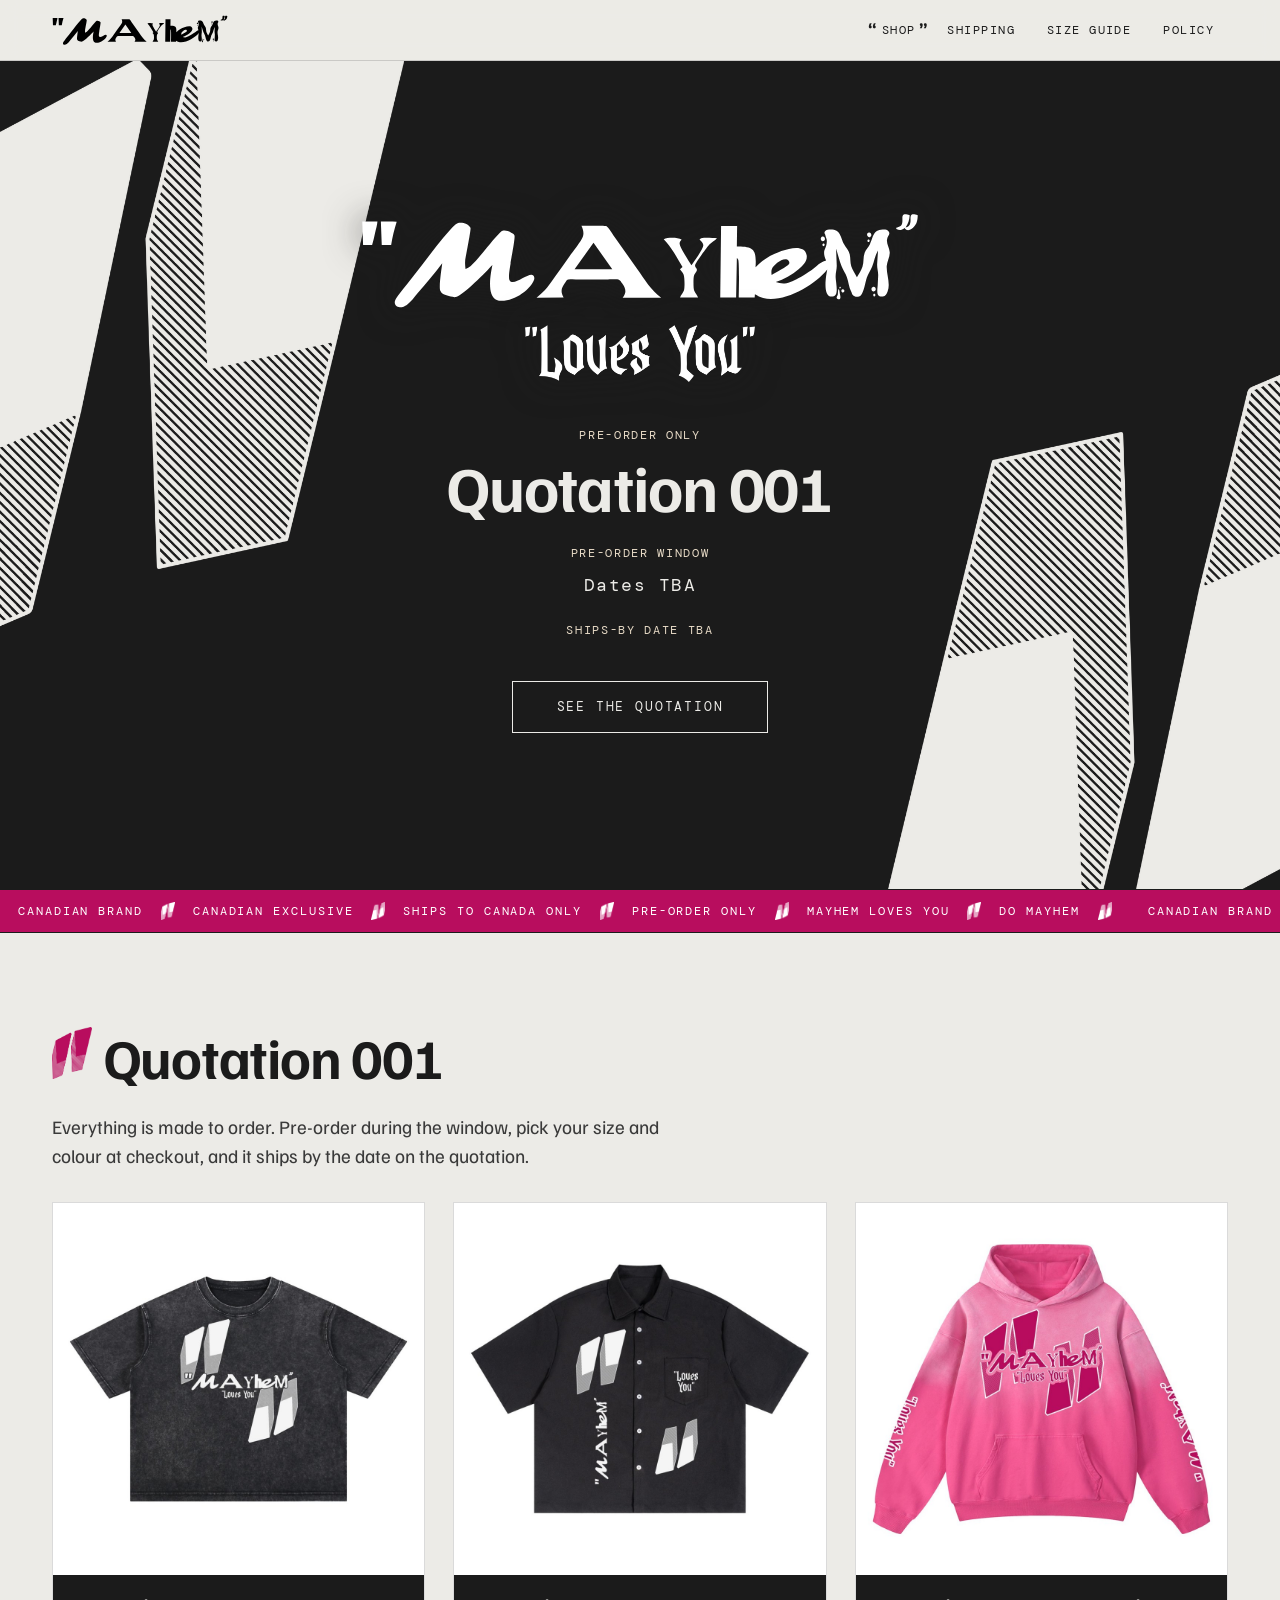
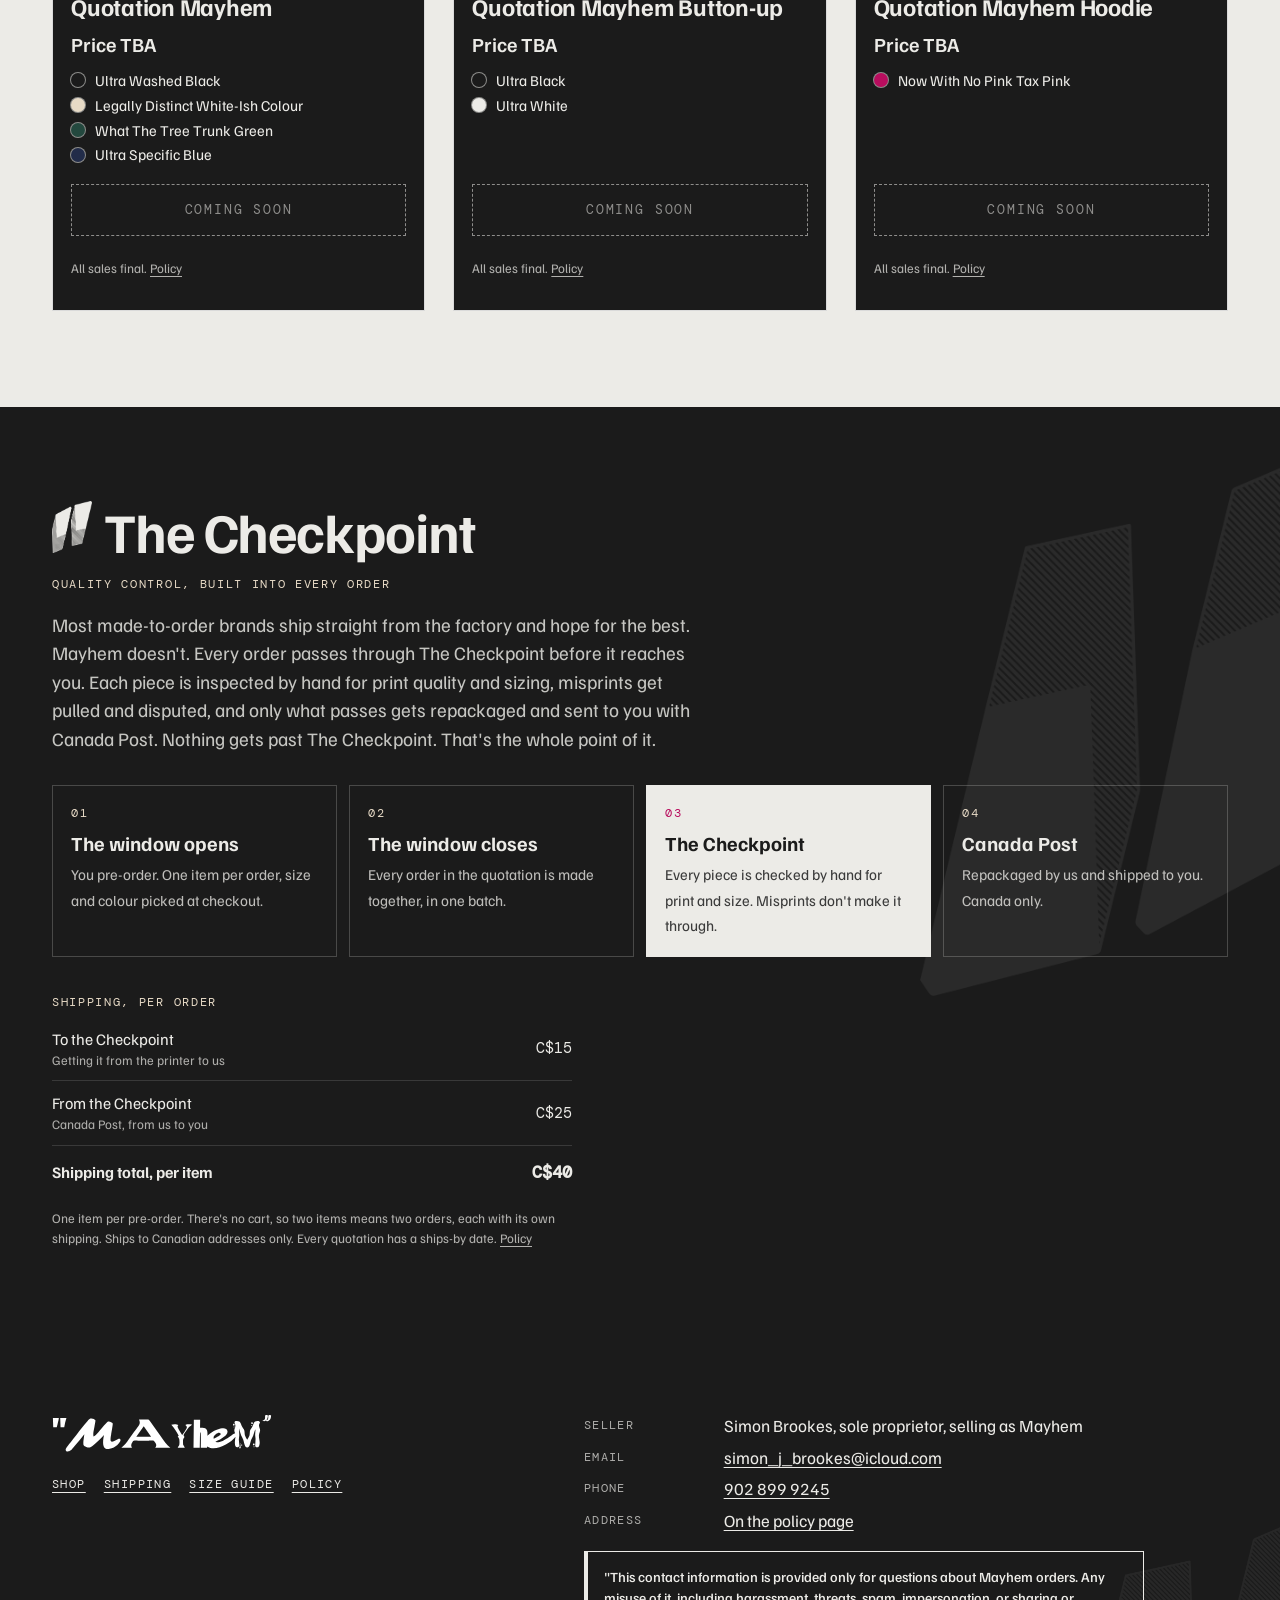
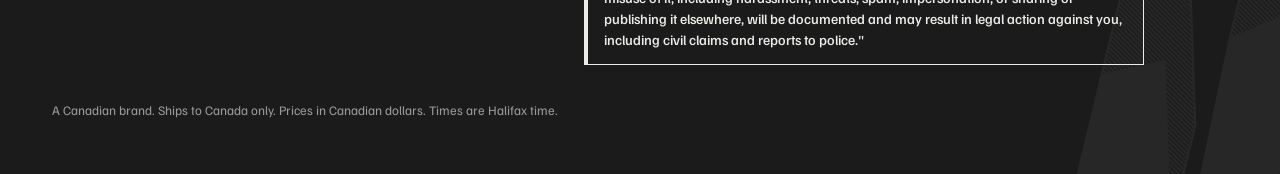
==== index.html @ b03692a7 "Call drops quotations and make the ticker loop on any screen width The site now says Quotation 001 i" ====
<!doctype html>
<html lang="en-CA">
<head>
  <meta charset="utf-8">
  <meta name="viewport" content="width=device-width, initial-scale=1, viewport-fit=cover">
  <title>Mayhem "Loves You"</title>
  <meta name="description" content="Mayhem is a Canadian streetwear brand. Pre-order only, shipped to Canada only. There's a community for you, so do your own thing.">
  <meta property="og:title" content='Mayhem "Loves You"'>
  <meta property="og:description" content="Pre-order only. Canadian brand. Canadian exclusive.">
  <meta property="og:image" content="assets/products/QMUWB.jpg">
  <meta name="theme-color" content="#1b1b1b">
  <link rel="icon" type="image/png" href="assets/logos/M-icon-flat-red.png">
  <link rel="preconnect" href="https://fonts.googleapis.com">
  <link rel="preconnect" href="https://fonts.gstatic.com" crossorigin>
  <link href="https://fonts.googleapis.com/css2?family=DM+Mono:wght@400;500&family=Familjen+Grotesk:wght@400;500;600;700&display=swap" rel="stylesheet">
  <link rel="stylesheet" href="css/style.css">
</head>
<body data-page="shop">

  <div class="intro" aria-hidden="true">
    <span class="q q--open"></span>
    <span class="q q--close"></span>
  </div>

  <header id="site-header"></header>

  <main>
    <section class="hero" aria-labelledby="drop-name">
      <div class="hero__q hero__q--open" aria-hidden="true"><span class="q q--open"></span></div>
      <div class="hero__q hero__q--close" aria-hidden="true"><span class="q q--close"></span></div>

      <div class="hero__inner wrap">
        <h1 class="visually-hidden">Mayhem "Loves You"</h1>
        <img class="hero__logo" src="assets/logos/Mayhem-wild-logo-white.svg" alt="Mayhem" width="560" height="102">
        <img class="hero__tag" src="assets/logos/Loves-You-tagline-white.png" alt="Loves You" width="900" height="219">

        <div class="hero__drop">
          <div class="mono">Pre-order only</div>
          <p class="hero__dropname" id="drop-name">Quotation 001</p>
          <div class="countdown" id="countdown"></div>
          <p class="hero__ships mono" id="drop-ships"></p>
          <a class="btn btn--ghost hero__cta" href="#shop"><span class="q q--open" aria-hidden="true"></span><span>See the quotation</span><span class="q q--close" aria-hidden="true"></span></a>
        </div>
      </div>
    </section>

    <div class="ticker" aria-hidden="true">
      <div class="ticker__track">
        <div class="ticker__item">Canadian brand <span class="q q--open"></span> Canadian exclusive <span class="q q--close"></span> Ships to Canada only <span class="q q--open"></span> Pre-order only <span class="q q--close"></span> Mayhem loves you <span class="q q--open"></span> Do Mayhem <span class="q q--close"></span></div>
      </div>
    </div>

    <section class="section" id="shop" aria-labelledby="shop-title">
      <div class="wrap">
        <h2 class="heading"><span class="heading__mark" aria-hidden="true"><span class="q q--open"></span></span><span id="shop-title">The quotation</span></h2>
        <p class="lede reveal">Everything is made to order. Pre-order during the window, pick your size and colour at checkout, and it ships by the date on the quotation.</p>
        <div class="grid" id="product-grid">
          <div class="empty" style="grid-column:1/-1"><span class="q q--open"></span><p>Loading the quotation.</p><span class="q q--close"></span></div>
        </div>
      </div>
    </section>

    <section class="section section--ink checkpoint" id="checkpoint" aria-labelledby="cp-title">
      <div class="checkpoint__q" aria-hidden="true"><span class="q q--close"></span></div>
      <div class="wrap">
        <h2 class="heading" id="cp-title"><span class="heading__mark" aria-hidden="true"><span class="q q--open"></span></span><span>The Checkpoint</span></h2>
        <p class="mono reveal" style="margin:-12px 0 18px;color:var(--apricot)">Quality control, built into every order</p>
        <p class="lede reveal">Most made-to-order brands ship straight from the factory and hope for the best. Mayhem doesn't. Every order passes through The Checkpoint before it reaches you. Each piece is inspected by hand for print quality and sizing, misprints get pulled and disputed, and only what passes gets repackaged and sent to you with Canada Post. Nothing gets past The Checkpoint. That's the whole point of it.</p>

        <ol class="steps reveal">
          <li><strong>The window opens</strong><span>You pre-order. One item per order, size and colour picked at checkout.</span></li>
          <li><strong>The window closes</strong><span>Every order in the quotation is made together, in one batch.</span></li>
          <li class="is-checkpoint"><strong>The Checkpoint</strong><span>Every piece is checked by hand for print and size. Misprints don't make it through.</span></li>
          <li><strong>Canada Post</strong><span>Repackaged by us and shipped to you. Canada only.</span></li>
        </ol>

        <div class="ship-box reveal">
          <p class="mono" style="margin:0 0 6px;color:var(--apricot)">Shipping, per order</p>
          <div id="ship-lines"></div>
          <p class="fine" style="margin-top:14px">One item per pre-order. There's no cart, so two items means two orders, each with its own shipping. Ships to Canadian addresses only. Every quotation has a ships-by date. <a href="policy.html">Policy</a></p>
        </div>
      </div>
    </section>
  </main>

  <footer id="site-footer"></footer>

  <script src="data/shop.js"></script>
  <script src="js/site.js"></script>
</body>
</html>
---- css/style.css ----
/* Mayhem "Loves You" */

:root {
  --paper: #ecebe7;
  --paper-2: #e2e0da;
  --white: #ffffff;
  --ink: #1b1b1b;
  --ink-2: #3a3a3a;
  --muted: #6b6a66;
  --line: rgba(27, 27, 27, 0.16);
  --pink: #b80d5e;
  --green: #23483e;
  --blue: #222c49;
  --apricot: #e7dac6;

  --sans: "Familjen Grotesk", system-ui, -apple-system, "Segoe UI", sans-serif;
  --mono: "DM Mono", ui-monospace, "SFMono-Regular", Menlo, monospace;

  --gutter: 16px;
  --max: 1240px;
  --pop: cubic-bezier(0.34, 1.56, 0.64, 1);
  --slam: cubic-bezier(0.2, 1.4, 0.4, 1);
  --ease: cubic-bezier(0.22, 1, 0.36, 1);

  color-scheme: light;
}

@media (min-width: 720px) {
  :root { --gutter: 32px; }
}

*, *::before, *::after { box-sizing: border-box; }

html { -webkit-text-size-adjust: 100%; }

body {
  margin: 0;
  background: var(--paper);
  color: var(--ink);
  font-family: var(--sans);
  font-size: 17px;
  line-height: 1.5;
  overflow-x: hidden;
}

img { display: block; max-width: 100%; height: auto; }
a { color: inherit; }
button { font: inherit; }

.wrap { max-width: var(--max); margin: 0 auto; padding: 0 var(--gutter); }

.mono {
  font-family: var(--mono);
  font-size: 12px;
  letter-spacing: 0.14em;
  text-transform: uppercase;
}

.visually-hidden {
  position: absolute; width: 1px; height: 1px; overflow: hidden;
  clip: rect(0 0 0 0); white-space: nowrap;
}

/* ------------------------------------------------------------------
   THE QUOTE MARKS
   Cut straight from the Quoted print. Recoloured with a mask so the
   same artwork works black, white or pink.
   ------------------------------------------------------------------ */
.q {
  display: block;
  aspect-ratio: 938 / 1227;
  background-color: currentColor;
  -webkit-mask: url("../assets/quotes/quote-left.png") center / contain no-repeat;
          mask: url("../assets/quotes/quote-left.png") center / contain no-repeat;
  pointer-events: none;
}
.q--close {
  -webkit-mask-image: url("../assets/quotes/quote-right.png");
          mask-image: url("../assets/quotes/quote-right.png");
}

/* ------------------------------------------------------------------
   INTRO: the quotes slam shut, then fly open to reveal the page
   ------------------------------------------------------------------ */
.intro {
  position: fixed; inset: 0; z-index: 100;
  background: var(--ink);
  color: var(--paper);
  display: flex; align-items: center; justify-content: center;
  gap: 2vmin;
  animation: intro-out 0.5s var(--ease) 1.15s forwards;
}
.intro .q { width: min(30vmin, 220px); }
.intro .q--open { animation: intro-open 1.25s var(--slam) both; }
.intro .q--close { animation: intro-close 1.25s var(--slam) both; }

@keyframes intro-open {
  0%   { transform: translate(-80vw, -60vh) rotate(-40deg); }
  45%  { transform: translate(0, 0) rotate(0); }
  70%  { transform: translate(0, 0) rotate(0); }
  100% { transform: translate(-90vw, -70vh) rotate(-30deg); }
}
@keyframes intro-close {
  0%   { transform: translate(80vw, 60vh) rotate(40deg); }
  45%  { transform: translate(0, 0) rotate(0); }
  70%  { transform: translate(0, 0) rotate(0); }
  100% { transform: translate(90vw, 70vh) rotate(30deg); }
}
@keyframes intro-out { to { opacity: 0; visibility: hidden; } }

/* ------------------------------------------------------------------
   HEADER
   ------------------------------------------------------------------ */
.site-header {
  position: sticky; top: 0; z-index: 50;
  background: color-mix(in srgb, var(--paper) 92%, transparent);
  -webkit-backdrop-filter: blur(10px);
          backdrop-filter: blur(10px);
  border-bottom: 1px solid var(--line);
}
.site-header .wrap {
  display: flex; align-items: center; justify-content: space-between;
  gap: 16px; min-height: 60px;
}
.brand { display: block; flex: none; }
.brand img { height: 26px; width: auto; }
@media (min-width: 720px) { .brand img { height: 32px; } }

.nav { display: flex; gap: 4px; flex-wrap: wrap; justify-content: flex-end; }
.nav a {
  position: relative;
  text-decoration: none;
  padding: 8px 10px;
  font-family: var(--mono);
  font-size: 11px;
  letter-spacing: 0.12em;
  text-transform: uppercase;
}
@media (min-width: 720px) { .nav a { font-size: 12px; padding: 8px 14px; } }

/* hover and active state: the link gets quoted */
.nav a::before, .nav a::after {
  position: absolute; top: 50%;
  font-family: var(--sans); font-weight: 700; font-size: 18px;
  opacity: 0; transition: transform 0.35s var(--pop), opacity 0.2s;
}
.nav a::before { content: "\201C"; left: 0; transform: translate(6px, -50%); }
.nav a::after  { content: "\201D"; right: 0; transform: translate(-6px, -50%); }
.nav a:hover::before, .nav a:hover::after,
.nav a[aria-current="page"]::before, .nav a[aria-current="page"]::after {
  opacity: 1; transform: translate(0, -55%);
}
.nav a:focus-visible { outline: 2px solid var(--ink); outline-offset: 2px; }

/* ------------------------------------------------------------------
   HERO
   ------------------------------------------------------------------ */
.hero {
  position: relative;
  overflow: hidden;
  background: var(--ink);
  color: var(--paper);
  min-height: min(92svh, 860px);
  display: flex; align-items: center;
  --s: 0;
}
.hero__q {
  position: absolute;
  color: var(--paper);
  will-change: transform;
}
.hero__q--open {
  width: clamp(200px, 58vw, 520px);
  left: -8vw; top: -6vw;
  transform: translate(calc(var(--s) * -18vw), calc(var(--s) * -10vh)) rotate(calc(var(--s) * -12deg));
}
.hero__q--close {
  width: clamp(200px, 58vw, 520px);
  right: -8vw; bottom: -10vw;
  transform: translate(calc(var(--s) * 18vw), calc(var(--s) * 10vh)) rotate(calc(var(--s) * 12deg));
}
.hero__q .q { width: 100%; }
.hero__q--open .q  { animation: slam-open 1s var(--slam) both, drift 7s ease-in-out 1.2s infinite alternate; }
.hero__q--close .q { animation: slam-close 1s var(--slam) both, drift 7s ease-in-out 1.2s infinite alternate-reverse; }
.has-intro .hero__q--open .q,
.has-intro .hero__q--close .q { animation-delay: 1.1s, 2.3s; }

@keyframes slam-open {
  from { transform: translate(-50%, -40%) rotate(-25deg); opacity: 0; }
  to   { transform: none; opacity: 1; }
}
@keyframes slam-close {
  from { transform: translate(50%, 40%) rotate(25deg); opacity: 0; }
  to   { transform: none; opacity: 1; }
}
@keyframes drift {
  from { transform: translate(0, 0) rotate(0); }
  to   { transform: translate(1.2vw, 1.6vw) rotate(2.5deg); }
}

.hero__inner {
  position: relative; z-index: 2;
  width: 100%;
  text-align: center;
  padding: 72px 0 80px;
}
.hero__logo { width: min(78vw, 560px); margin: 0 auto; }
.hero__tag { width: min(40vw, 230px); margin: 14px auto 0; }
.hero__logo, .hero__tag { position: relative; filter: drop-shadow(0 0 18px rgba(27, 27, 27, 0.85)); }
.hero__drop { margin-top: 44px; }
.hero__drop .mono { color: var(--apricot); }
.hero__dropname {
  font-size: clamp(34px, 8vw, 64px);
  font-weight: 700; line-height: 1; letter-spacing: -0.02em;
  margin: 10px 0 0;
}

/* countdown */
.countdown { margin-top: 26px; }
.countdown__label { color: var(--apricot); }
.countdown__grid {
  display: inline-grid; grid-auto-flow: column; gap: 6px;
  margin-top: 12px;
}
.countdown__cell {
  min-width: 64px;
  padding: 10px 6px 8px;
  border: 1px solid rgba(236, 235, 231, 0.28);
  background: rgba(236, 235, 231, 0.04);
}
@media (min-width: 720px) { .countdown__cell { min-width: 92px; padding: 14px 10px 10px; } }
.countdown__num {
  display: block;
  font-family: var(--mono);
  font-size: clamp(26px, 7vw, 44px);
  line-height: 1;
  font-variant-numeric: tabular-nums;
}
.countdown__num.tick { animation: tick 0.4s var(--pop); }
@keyframes tick { from { transform: translateY(-6px); opacity: 0.4; } to { transform: none; opacity: 1; } }
.countdown__unit { display: block; margin-top: 6px; font-family: var(--mono); font-size: 10px; letter-spacing: 0.16em; text-transform: uppercase; opacity: 0.7; }
.countdown__tba { font-family: var(--mono); font-size: 18px; letter-spacing: 0.08em; margin-top: 10px; }
.hero__ships { margin-top: 22px; color: rgba(236, 235, 231, 0.75); }

.hero__cta {
  display: inline-block; margin-top: 30px;
  color: var(--paper);
}

/* ------------------------------------------------------------------
   TICKER
   ------------------------------------------------------------------ */
.ticker {
  overflow: hidden;
  background: var(--pink);
  color: var(--white);
  border-block: 1px solid var(--ink);
}
.ticker__track {
  display: flex; width: max-content;
  animation: ticker 28s linear infinite;
}
.ticker__item {
  display: flex; align-items: center; gap: 18px;
  padding: 12px 18px;
  font-family: var(--mono); font-size: 12px; letter-spacing: 0.16em; text-transform: uppercase;
  white-space: nowrap;
}
.ticker__item .q { width: 14px; color: var(--white); }
@keyframes ticker { to { transform: translateX(-50%); } }

/* ------------------------------------------------------------------
   SECTIONS AND HEADINGS
   ------------------------------------------------------------------ */
.section { padding: 64px 0; }
@media (min-width: 720px) { .section { padding: 96px 0; } }
.section--ink { background: var(--ink); color: var(--paper); }
.section--white { background: var(--white); }

.heading {
  display: flex; align-items: flex-start; gap: 12px;
  margin: 0 0 28px;
  font-size: clamp(32px, 7vw, 56px);
  line-height: 1; letter-spacing: -0.02em; font-weight: 700;
}
.heading__mark { flex: none; display: flex; gap: 0; width: clamp(26px, 5vw, 40px); margin-top: -2px; }
.heading__mark .q { width: 100%; color: var(--pink); }
.section--ink .heading__mark .q { color: var(--paper); }
.heading__mark .q {
  transform: translateY(-40%) rotate(-30deg) scale(0.4);
  opacity: 0;
  transition: transform 0.7s var(--pop), opacity 0.3s;
}
.in .heading__mark .q, .heading.in .heading__mark .q { transform: none; opacity: 1; }

.lede { font-size: 19px; max-width: 60ch; margin: 0 0 32px; color: var(--ink-2); }
.section--ink .lede { color: rgba(236, 235, 231, 0.82); }

/* fade up on scroll */
.reveal { opacity: 0; transform: translateY(18px); transition: opacity 0.6s var(--ease), transform 0.6s var(--ease); }
.reveal.in { opacity: 1; transform: none; }

/* ------------------------------------------------------------------
   PRODUCT TILES
   ------------------------------------------------------------------ */
.grid {
  display: grid; gap: 20px;
  grid-template-columns: 1fr;
}
@media (min-width: 640px) { .grid { grid-template-columns: repeat(2, 1fr); } }
@media (min-width: 1040px) { .grid { grid-template-columns: repeat(3, 1fr); gap: 28px; } }

.tile {
  position: relative;
  display: flex; flex-direction: column;
  background: var(--white);
  border: 1px solid var(--line);
}
.tile__media {
  position: relative; display: block;
  aspect-ratio: 1 / 1;
  overflow: hidden;
  background: var(--white);
}
.tile__media img {
  width: 100%; height: 100%; object-fit: cover;
  transition: transform 0.6s var(--ease), opacity 0.5s;
}
.tile__media img + img { position: absolute; inset: 0; opacity: 0; }
.tile:hover .tile__media img:first-child { transform: scale(1.03); }

/* corner quotes clamp onto the tile */
.tile__corner { position: absolute; width: 56px; color: var(--ink); z-index: 2; transition: transform 0.45s var(--pop), opacity 0.25s; opacity: 0; }
.tile__corner--tl { top: 10px; left: 10px; transform: translate(-30px, -30px) rotate(-20deg); }
.tile__corner--br { bottom: 10px; right: 10px; transform: translate(30px, 30px) rotate(20deg); }
.tile:hover .tile__corner, .tile:focus-within .tile__corner { opacity: 1; transform: none; }
@media (hover: none) {
  .tile.in .tile__corner { opacity: 1; transform: none; transition-delay: 0.25s; }
}

.tile__body {
  display: flex; flex-direction: column; gap: 10px;
  padding: 18px;
  background: var(--ink); color: var(--paper);
  flex: 1;
}
.tile__name { margin: 0; font-size: 24px; line-height: 1.1; font-weight: 700; letter-spacing: -0.01em; }
.tile__name a { text-decoration: none; }
.tile__name a:hover { text-decoration: underline; text-underline-offset: 4px; }
.tile__row { display: flex; justify-content: space-between; align-items: baseline; gap: 12px; flex-wrap: wrap; }
.tile__price { font-size: 20px; font-weight: 600; }
.tile__avail { color: var(--apricot); }

.chips { display: flex; flex-direction: column; gap: 6px; margin: 2px 0 4px; padding: 0; list-style: none; }
.chips li { display: flex; align-items: center; gap: 10px; font-size: 15px; line-height: 1.25; }
.chip {
  flex: none; width: 14px; height: 14px; border-radius: 50%;
  box-shadow: 0 0 0 1px rgba(236, 235, 231, 0.55);
}
.tile__foot { margin-top: auto; display: flex; flex-direction: column; gap: 10px; padding-top: 6px; }

/* ------------------------------------------------------------------
   BUTTONS
   The label gets wrapped in quote marks on hover.
   ------------------------------------------------------------------ */
.btn {
  position: relative;
  display: inline-flex; align-items: center; justify-content: center; gap: 10px;
  min-height: 52px; padding: 0 22px;
  background: var(--paper); color: var(--ink);
  border: 1px solid var(--paper);
  font-family: var(--mono); font-size: 13px; letter-spacing: 0.14em; text-transform: uppercase;
  text-decoration: none;
  cursor: pointer;
  transition: background 0.2s, color 0.2s;
}
.btn .q { width: 12px; opacity: 0; transition: transform 0.35s var(--pop), opacity 0.2s; }
.btn .q--open { transform: translateX(10px) rotate(-20deg); }
.btn .q--close { transform: translateX(-10px) rotate(20deg); }
.btn:hover .q, .btn:focus-visible .q { opacity: 1; transform: none; }
.btn:focus-visible { outline: 2px solid var(--pink); outline-offset: 3px; }
.btn--dark { background: var(--ink); color: var(--paper); border-color: var(--ink); }
.btn--pink { background: var(--pink); color: var(--white); border-color: var(--pink); }
.btn--ghost { background: transparent; color: inherit; border-color: currentColor; }
.btn[aria-disabled="true"] {
  cursor: not-allowed;
  background: transparent; color: inherit; opacity: 0.55;
  border-style: dashed; border-color: currentColor;
}
.btn[aria-disabled="true"] .q { display: none; }
.btn--block { width: 100%; }

.fine { font-size: 13px; color: inherit; opacity: 0.72; }
.fine a { text-underline-offset: 3px; }

/* ------------------------------------------------------------------
   EMPTY AND PLACEHOLDER STATES
   ------------------------------------------------------------------ */
.placeholder {
  position: absolute; inset: 0;
  display: flex; align-items: center; justify-content: center; gap: 8%;
  background: var(--paper-2); color: var(--ink);
}
.placeholder .q { width: 22%; opacity: 0.18; animation: bob 2.4s ease-in-out infinite alternate; }
.placeholder .q--close { animation-delay: 0.4s; }
@keyframes bob { to { transform: translateY(-8%) rotate(-4deg); } }

.empty {
  display: flex; align-items: center; justify-content: center; gap: 18px;
  padding: 56px 16px;
  text-align: center;
  border: 1px dashed var(--line);
}
.empty .q { width: 54px; }
.empty .q--open { animation: bob 2.4s ease-in-out infinite alternate; }
.empty .q--close { animation: bob 2.4s ease-in-out 0.4s infinite alternate; }
.empty p { margin: 0; font-size: 22px; font-weight: 600; }

/* ------------------------------------------------------------------
   THE CHECKPOINT
   ------------------------------------------------------------------ */
.checkpoint { position: relative; overflow: hidden; }
.checkpoint__q {
  position: absolute; right: -60px; top: 40px;
  width: clamp(200px, 34vw, 420px);
  color: rgba(236, 235, 231, 0.07);
}
.checkpoint__q .q { width: 100%; transform: rotate(calc(var(--s, 0) * 30deg)); }
.steps {
  position: relative;
  display: grid; gap: 12px; margin: 0 0 36px; padding: 0; list-style: none;
  counter-reset: step;
}
@media (min-width: 820px) { .steps { grid-template-columns: repeat(4, 1fr); } }
.steps li {
  counter-increment: step;
  padding: 18px;
  border: 1px solid rgba(236, 235, 231, 0.22);
}
.steps li::before {
  content: counter(step, decimal-leading-zero);
  display: block; margin-bottom: 10px;
  font-family: var(--mono); font-size: 12px; letter-spacing: 0.14em; color: var(--apricot);
}
.steps strong { display: block; font-size: 20px; line-height: 1.15; margin-bottom: 6px; }
.steps span { font-size: 15px; color: rgba(236, 235, 231, 0.78); }
.steps li.is-checkpoint { background: var(--paper); color: var(--ink); border-color: var(--paper); }
.steps li.is-checkpoint span { color: var(--ink-2); }
.steps li.is-checkpoint::before { color: var(--pink); }

/* price breakdown */
.lines { width: 100%; border-collapse: collapse; font-size: 16px; }
.lines td { padding: 10px 0; border-bottom: 1px solid currentColor; border-color: rgba(127, 127, 127, 0.3); }
.lines td:last-child { text-align: right; font-family: var(--mono); font-size: 15px; white-space: nowrap; }
.lines tr.total td { font-weight: 700; border-bottom: 0; padding-top: 14px; }
.lines tr.total td:last-child { font-size: 17px; }
.lines .sub { display: block; font-size: 13px; opacity: 0.7; }
.ship-box { max-width: 520px; }

/* ------------------------------------------------------------------
   PRODUCT PAGE
   ------------------------------------------------------------------ */
.product { padding: 28px 0 72px; }
.product__layout { display: grid; gap: 28px; grid-template-columns: minmax(0, 1fr); }
.product__layout > * { min-width: 0; }
.product__title { overflow-wrap: anywhere; }
@media (min-width: 960px) {
  .product__layout { grid-template-columns: minmax(0, 1.15fr) minmax(0, 1fr); gap: 56px; align-items: start; }
  .product__info { position: sticky; top: 84px; }
}
.crumbs { margin: 0 0 18px; }
.crumbs a { text-decoration: none; }
.crumbs a:hover { text-decoration: underline; }

.gallery { display: flex; gap: 10px; overflow-x: auto; scroll-snap-type: x mandatory; scrollbar-width: none; margin: 0 calc(var(--gutter) * -1); padding: 0 var(--gutter); }
.gallery::-webkit-scrollbar { display: none; }
.gallery figure { margin: 0; flex: 0 0 88%; scroll-snap-align: center; position: relative; background: var(--white); border: 1px solid var(--line); aspect-ratio: 1 / 1; }
.gallery figure img { width: 100%; height: 100%; object-fit: cover; }
.gallery figcaption { position: absolute; left: 10px; bottom: 10px; background: var(--paper); padding: 4px 8px; font-family: var(--mono); font-size: 11px; letter-spacing: 0.1em; text-transform: uppercase; }
@media (min-width: 960px) {
  .gallery { flex-direction: column; overflow: visible; margin: 0; padding: 0; }
  .gallery figure { flex: none; }
}

.product__title { margin: 6px 0 6px; font-size: clamp(36px, 8vw, 60px); line-height: 0.98; letter-spacing: -0.025em; font-weight: 700; }
.product__price { font-size: 26px; font-weight: 600; margin: 8px 0 0; }
.product__avail { margin-top: 4px; color: var(--pink); }

.buybox { margin-top: 24px; padding: 20px; background: var(--ink); color: var(--paper); }
.buybox .lines { margin-bottom: 18px; }
.buybox .fine { margin: 12px 0 0; }
.buybox__note { margin: 0 0 16px; font-size: 15px; color: rgba(236, 235, 231, 0.82); }

.colours { list-style: none; margin: 20px 0 0; padding: 0; display: grid; gap: 8px; }
.colours li { display: flex; align-items: center; gap: 12px; padding: 10px 12px; background: var(--white); border: 1px solid var(--line); }
.colours .chip { width: 22px; height: 22px; box-shadow: 0 0 0 1px var(--line); }
.colours .num { margin-left: auto; color: var(--muted); }

.specs { width: 100%; border-collapse: collapse; margin-top: 8px; }
.specs th, .specs td { text-align: left; vertical-align: top; padding: 10px 0; border-bottom: 1px solid var(--line); }
.specs th { width: 38%; padding-right: 12px; font-family: var(--mono); font-weight: 400; font-size: 12px; letter-spacing: 0.12em; text-transform: uppercase; color: var(--muted); }
.block { margin-top: 36px; }
.block h2 { font-size: 22px; margin: 0 0 8px; letter-spacing: -0.01em; }

/* ------------------------------------------------------------------
   SIZE CHARTS
   ------------------------------------------------------------------ */
.unit-toggle { display: inline-flex; border: 1px solid var(--ink); margin: 0 0 14px; }
.unit-toggle button {
  border: 0; background: transparent; color: var(--ink);
  padding: 8px 14px; cursor: pointer;
  font-family: var(--mono); font-size: 12px; letter-spacing: 0.12em; text-transform: uppercase;
}
.unit-toggle button[aria-pressed="true"] { background: var(--ink); color: var(--paper); }

.chart-wrap { overflow-x: auto; }
.chart { width: 100%; min-width: 420px; border-collapse: collapse; font-variant-numeric: tabular-nums; }
.chart th, .chart td { padding: 10px 8px; text-align: left; border-bottom: 1px solid var(--line); }
.chart thead th { font-family: var(--mono); font-weight: 400; font-size: 11px; letter-spacing: 0.12em; text-transform: uppercase; color: var(--muted); }
.chart tbody th { font-weight: 700; }
.chart td { font-family: var(--mono); font-size: 15px; }

.measure { list-style: none; padding: 0; margin: 16px 0 0; display: grid; gap: 8px; font-size: 15px; }
@media (min-width: 720px) { .measure { grid-template-columns: 1fr 1fr; } }
.measure b { font-weight: 700; }
.measure .n { display: inline-flex; width: 22px; height: 22px; border-radius: 50%; background: var(--ink); color: var(--paper); align-items: center; justify-content: center; font-family: var(--mono); font-size: 11px; margin-right: 8px; }
.vary { margin-top: 12px; font-size: 14px; color: var(--muted); }

.guide { padding: 28px 0; border-top: 1px solid var(--line); }
.guide:first-of-type { border-top: 0; }
.guide h2 { font-size: clamp(26px, 5vw, 36px); margin: 0 0 4px; letter-spacing: -0.015em; }
.guide details { margin-top: 16px; }
.guide summary { cursor: pointer; font-family: var(--mono); font-size: 12px; letter-spacing: 0.12em; text-transform: uppercase; }
.guide details img { margin-top: 12px; max-width: 520px; width: 100%; border: 1px solid var(--line); }

/* ------------------------------------------------------------------
   POLICY
   ------------------------------------------------------------------ */
.page-head { padding: 48px 0 8px; }
.page-head h1 { display: flex; gap: 12px; align-items: flex-start; margin: 0; font-size: clamp(40px, 9vw, 72px); line-height: 0.95; letter-spacing: -0.025em; }
.page-head .heading__mark { width: clamp(30px, 6vw, 48px); }
.page-head .heading__mark .q { opacity: 1; transform: none; animation: slam-open 0.8s var(--slam) both; }

.policy { max-width: 760px; padding-bottom: 72px; }
.policy h2 { font-size: 24px; margin: 40px 0 10px; letter-spacing: -0.01em; }
.policy ul { padding-left: 20px; margin: 0; }
.policy li { margin: 6px 0; }
.policy .big { font-size: 22px; font-weight: 700; }
.todo { display: inline-block; padding: 2px 8px; background: #fff3b0; border: 1px dashed #8a6d00; color: #5a4700; font-family: var(--mono); font-size: 13px; }

.contact { margin: 0; display: grid; gap: 6px; }
.contact div { display: flex; gap: 12px; flex-wrap: wrap; }
.contact dt { width: 128px; flex: none; font-family: var(--mono); font-size: 12px; letter-spacing: 0.12em; text-transform: uppercase; opacity: 0.7; padding-top: 3px; }
.contact dd { margin: 0; overflow-wrap: anywhere; }
@media (max-width: 560px) {
  .contact div { flex-direction: column; gap: 0; }
  .contact dt { width: auto; }
}
.contact a { text-underline-offset: 3px; }

/* the serious notice: deliberately plain, no jokes, no quote art */
.notice {
  margin: 18px 0 0;
  padding: 14px 16px;
  border: 1px solid currentColor;
  border-left-width: 4px;
  font-family: var(--sans);
  font-size: 14px;
  line-height: 1.5;
  font-weight: 500;
  max-width: 70ch;
}

.print-btn { margin-top: 28px; }

/* ------------------------------------------------------------------
   FOOTER
   ------------------------------------------------------------------ */
.site-footer { background: var(--ink); color: var(--paper); padding: 56px 0 40px; position: relative; overflow: hidden; }
.site-footer__grid { display: grid; gap: 36px; position: relative; z-index: 1; }
@media (min-width: 820px) { .site-footer__grid { grid-template-columns: 1fr 1.3fr; } }
.site-footer .notice { border-color: var(--paper); }
.site-footer__brand img { width: 220px; }
.site-footer__brand .tag { width: 150px; margin-top: 12px; opacity: 0.85; }
.site-footer__links { display: flex; gap: 18px; flex-wrap: wrap; margin-top: 22px; }
.site-footer__links a { font-family: var(--mono); font-size: 12px; letter-spacing: 0.12em; text-transform: uppercase; text-underline-offset: 4px; }
.site-footer__legal { margin-top: 36px; font-size: 13px; opacity: 0.6; position: relative; z-index: 1; }
.site-footer__q { position: absolute; width: 260px; right: -40px; bottom: -80px; color: rgba(236, 235, 231, 0.06); }
.site-footer__q .q { width: 100%; }

/* ------------------------------------------------------------------
   MOTION AND PRINT
   ------------------------------------------------------------------ */
@media (prefers-reduced-motion: reduce) {
  *, *::before, *::after { animation: none !important; transition: none !important; }
  .reveal { opacity: 1; transform: none; }
  .heading__mark .q { opacity: 1; transform: none; }
  .intro { display: none; }
  .hero { --s: 0 !important; }
}

@media print {
  .site-header, .intro, .ticker, .hero__q, .site-footer__q, .print-btn, .checkpoint__q { display: none !important; }
  body, .site-footer, .section--ink { background: #fff !important; color: #000 !important; }
  .reveal { opacity: 1; transform: none; }
  .heading__mark .q { opacity: 1; transform: none; }
}
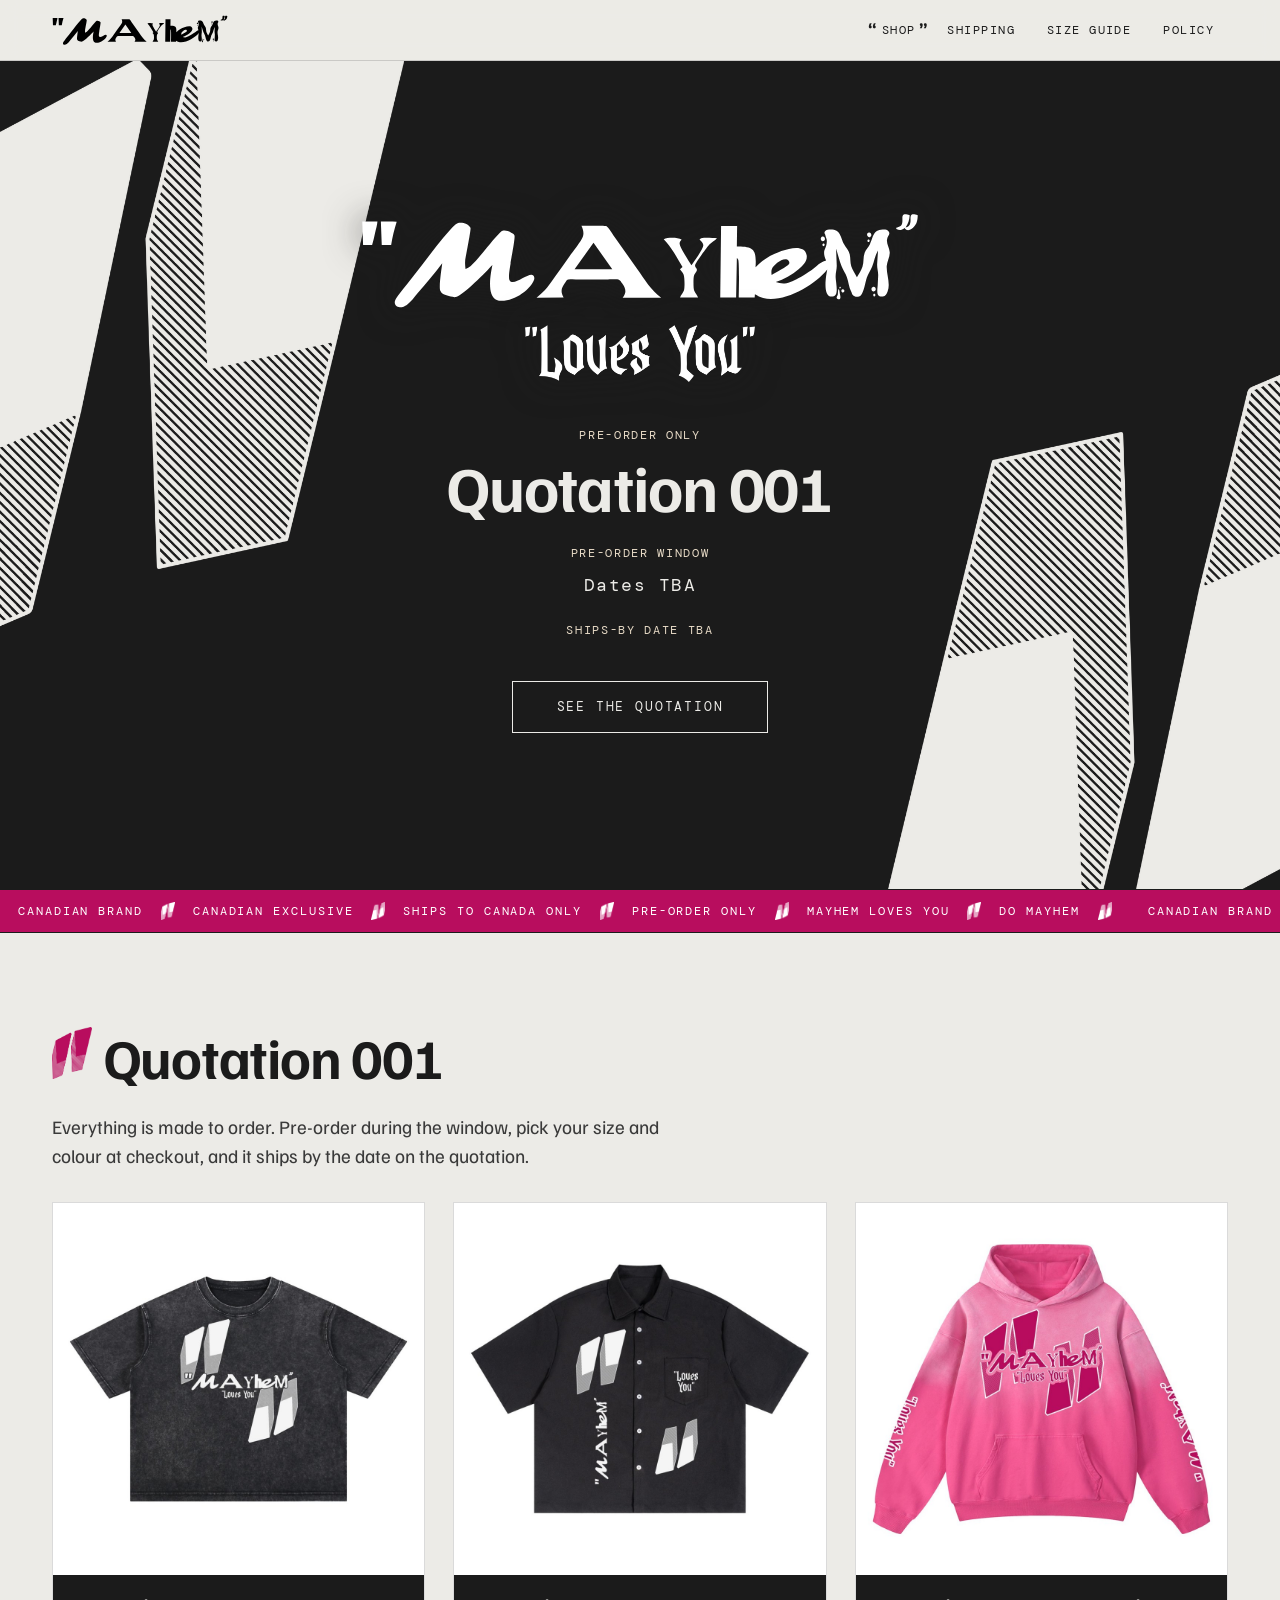
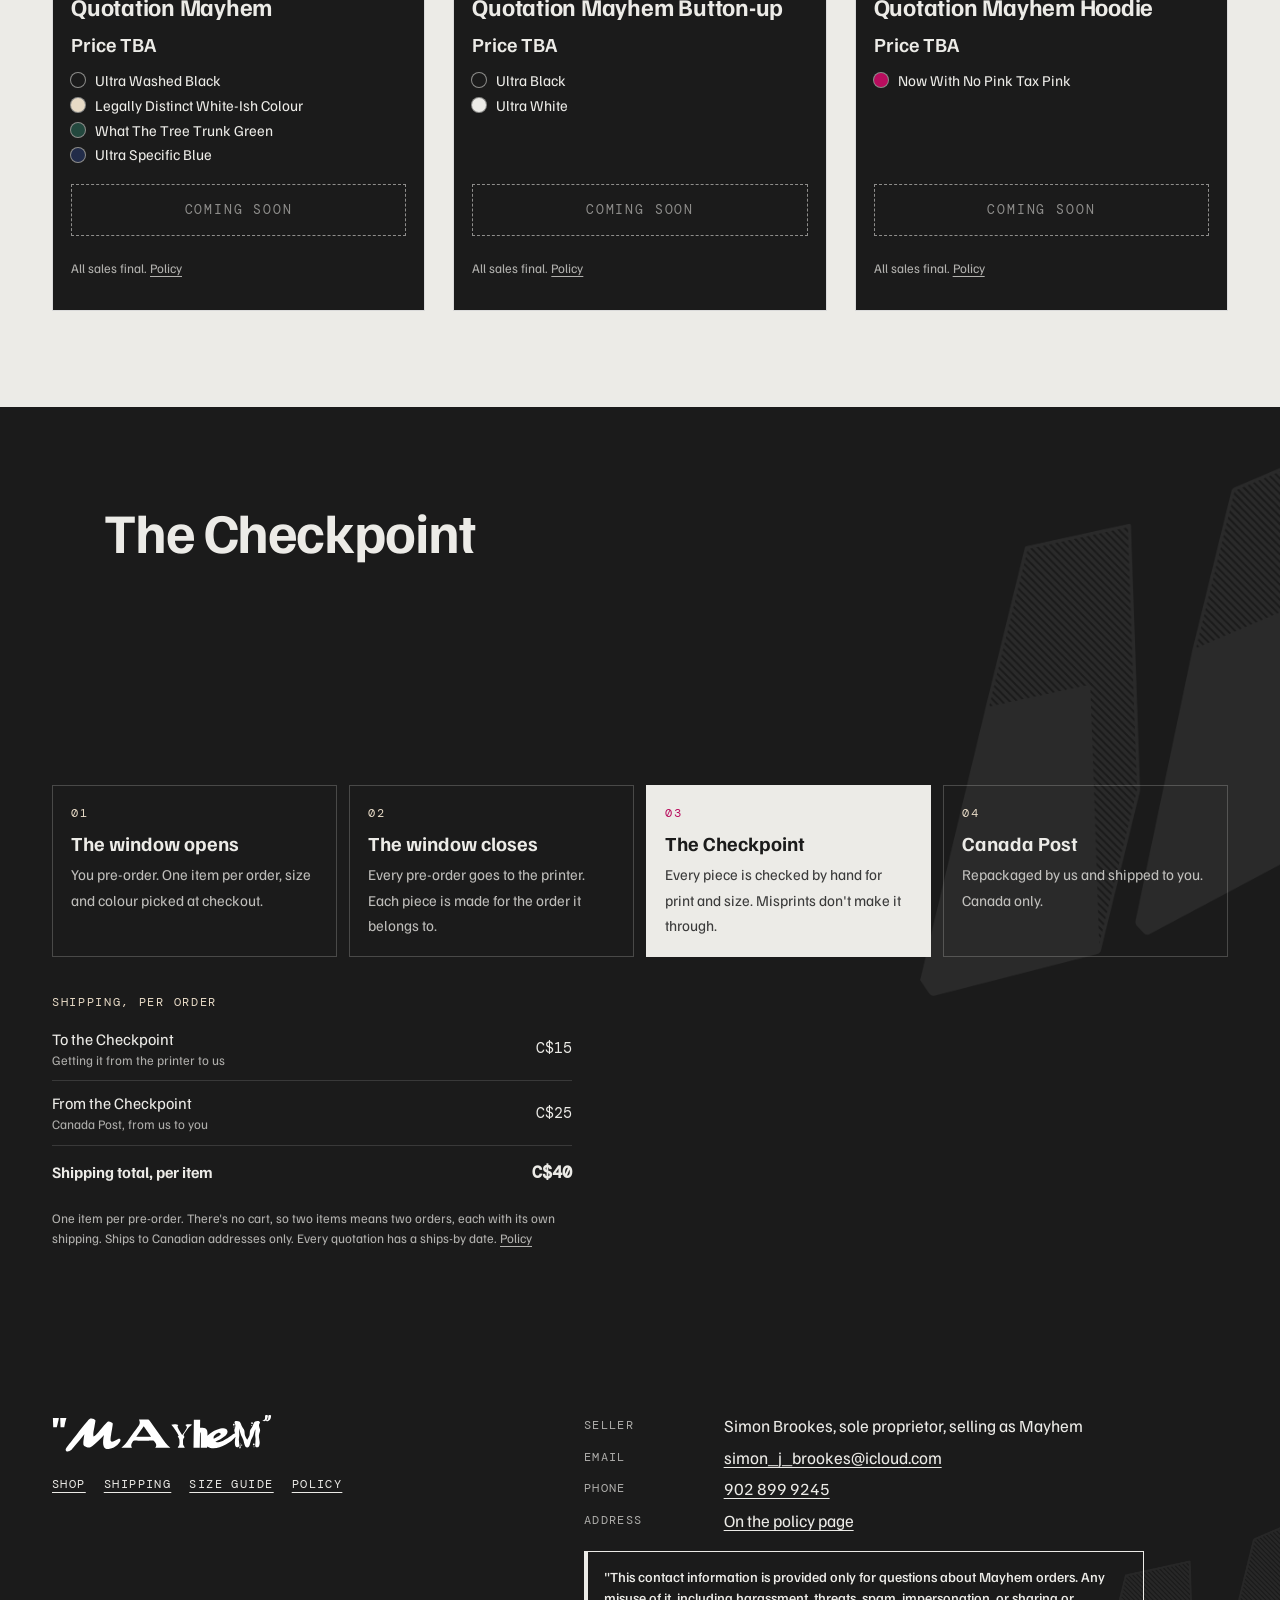
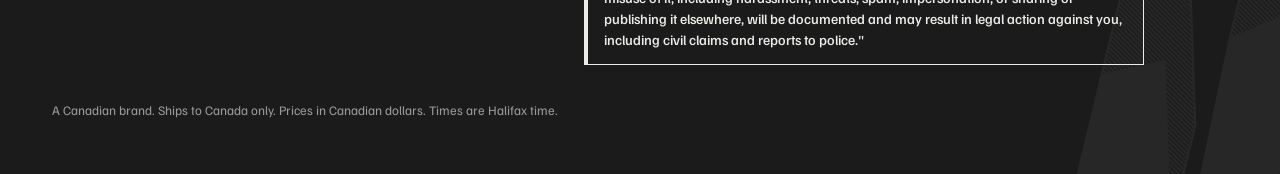
==== commit 1247b204: "Pink quote mark on The Checkpoint, and fix the made to order wording The batch lines read like they " ====
--- a/index.html
+++ b/index.html
@@ -65,11 +65,11 @@
       <div class="wrap">
         <h2 class="heading" id="cp-title"><span class="heading__mark" aria-hidden="true"><span class="q q--open"></span></span><span>The Checkpoint</span></h2>
         <p class="mono reveal" style="margin:-12px 0 18px;color:var(--apricot)">Quality control, built into every order</p>
-        <p class="lede reveal">Most made-to-order brands ship straight from the factory and hope for the best. Mayhem doesn't. Every order passes through The Checkpoint before it reaches you. Each piece is inspected by hand for print quality and sizing, misprints get pulled and disputed, and only what passes gets repackaged and sent to you with Canada Post. Nothing gets past The Checkpoint. That's the whole point of it.</p>
+        <p class="lede reveal">Most online brands ship straight from the printer to you and hope for the best. Mayhem doesn't. Every order passes through The Checkpoint before it reaches you. Each piece is inspected by hand for print quality and sizing, misprints get pulled and disputed, and only what passes gets repackaged and sent to you with Canada Post. Nothing gets past The Checkpoint. That's the whole point of it.</p>
 
         <ol class="steps reveal">
           <li><strong>The window opens</strong><span>You pre-order. One item per order, size and colour picked at checkout.</span></li>
-          <li><strong>The window closes</strong><span>Every order in the quotation is made together, in one batch.</span></li>
+          <li><strong>The window closes</strong><span>Every pre-order goes to the printer. Each piece is made for the order it belongs to.</span></li>
           <li class="is-checkpoint"><strong>The Checkpoint</strong><span>Every piece is checked by hand for print and size. Misprints don't make it through.</span></li>
           <li><strong>Canada Post</strong><span>Repackaged by us and shipped to you. Canada only.</span></li>
         </ol>
--- a/css/style.css
+++ b/css/style.css
@@ -285,7 +285,7 @@
 }
 .heading__mark { flex: none; display: flex; gap: 0; width: clamp(26px, 5vw, 40px); margin-top: -2px; }
 .heading__mark .q { width: 100%; color: var(--pink); }
-.section--ink .heading__mark .q { color: var(--paper); }
+.section--ink .heading__mark .q { color: var(--pink); }
 .heading__mark .q {
   transform: translateY(-40%) rotate(-30deg) scale(0.4);
   opacity: 0;
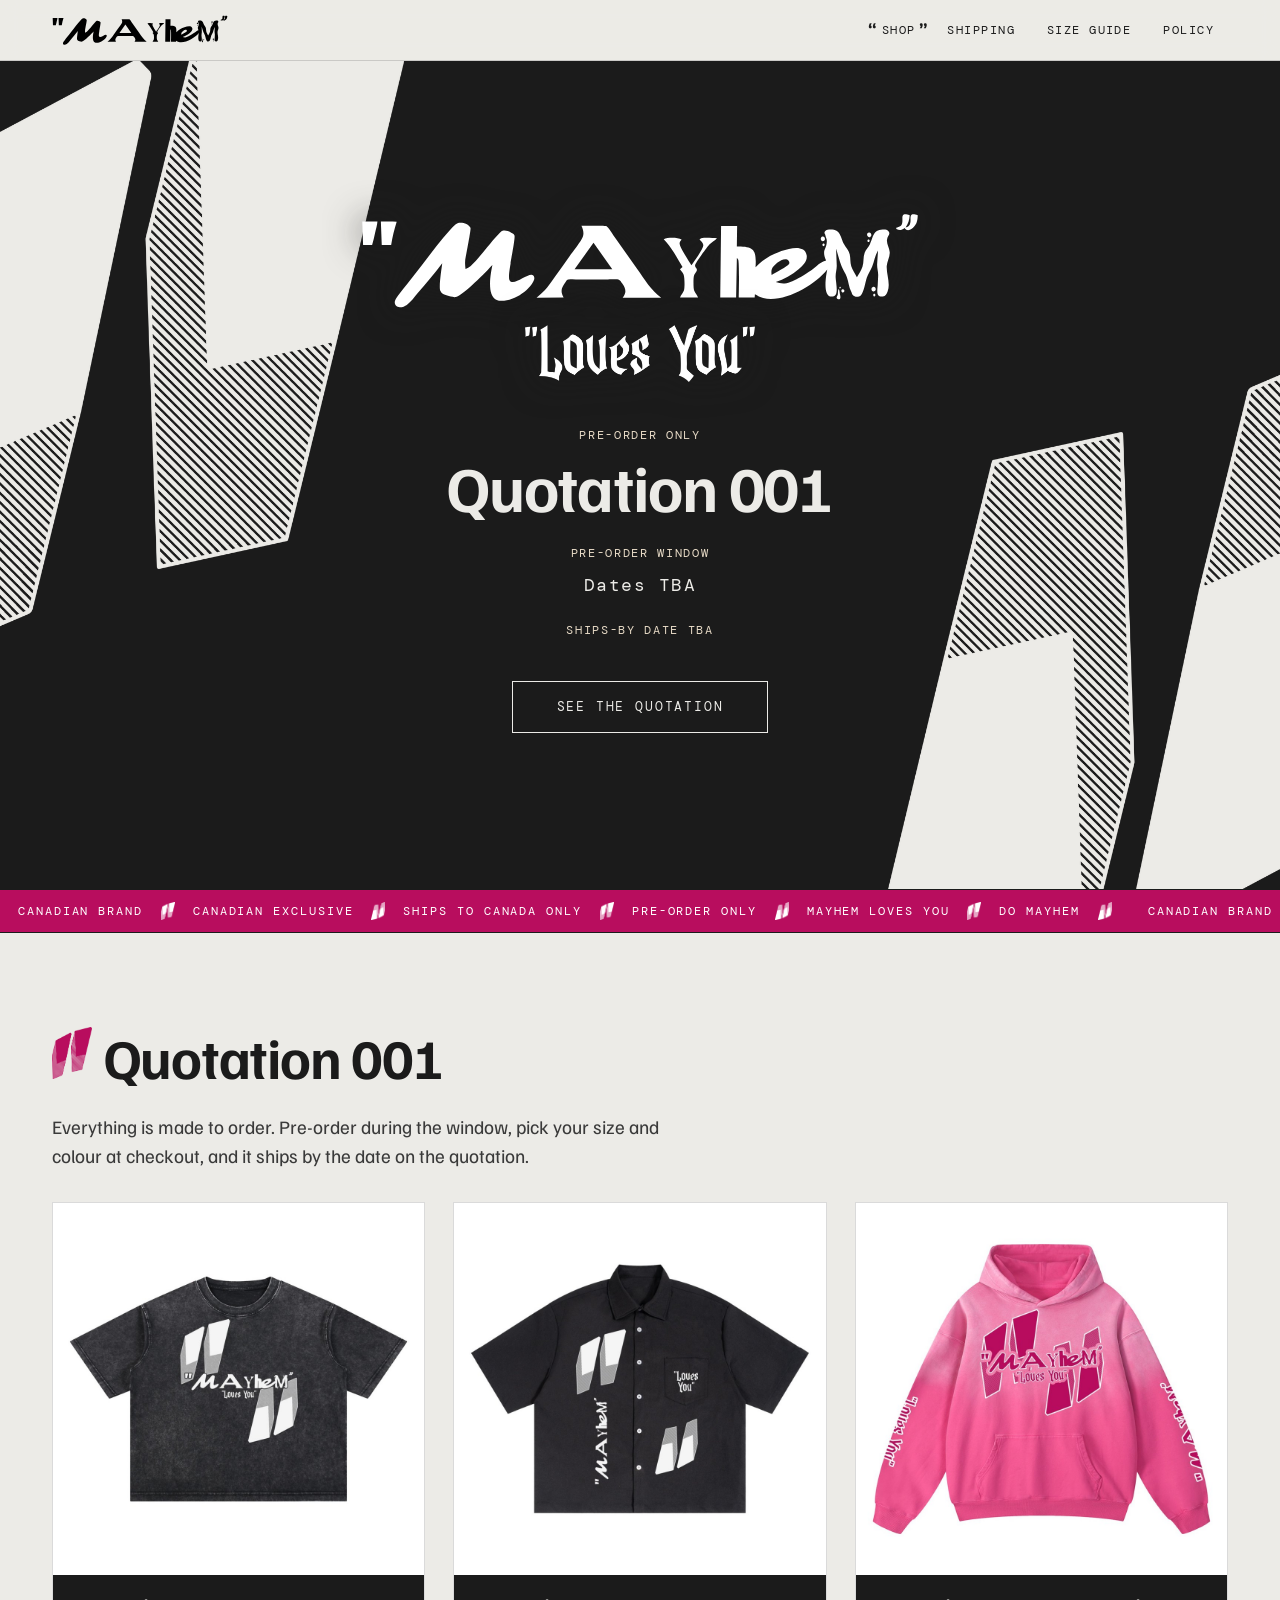
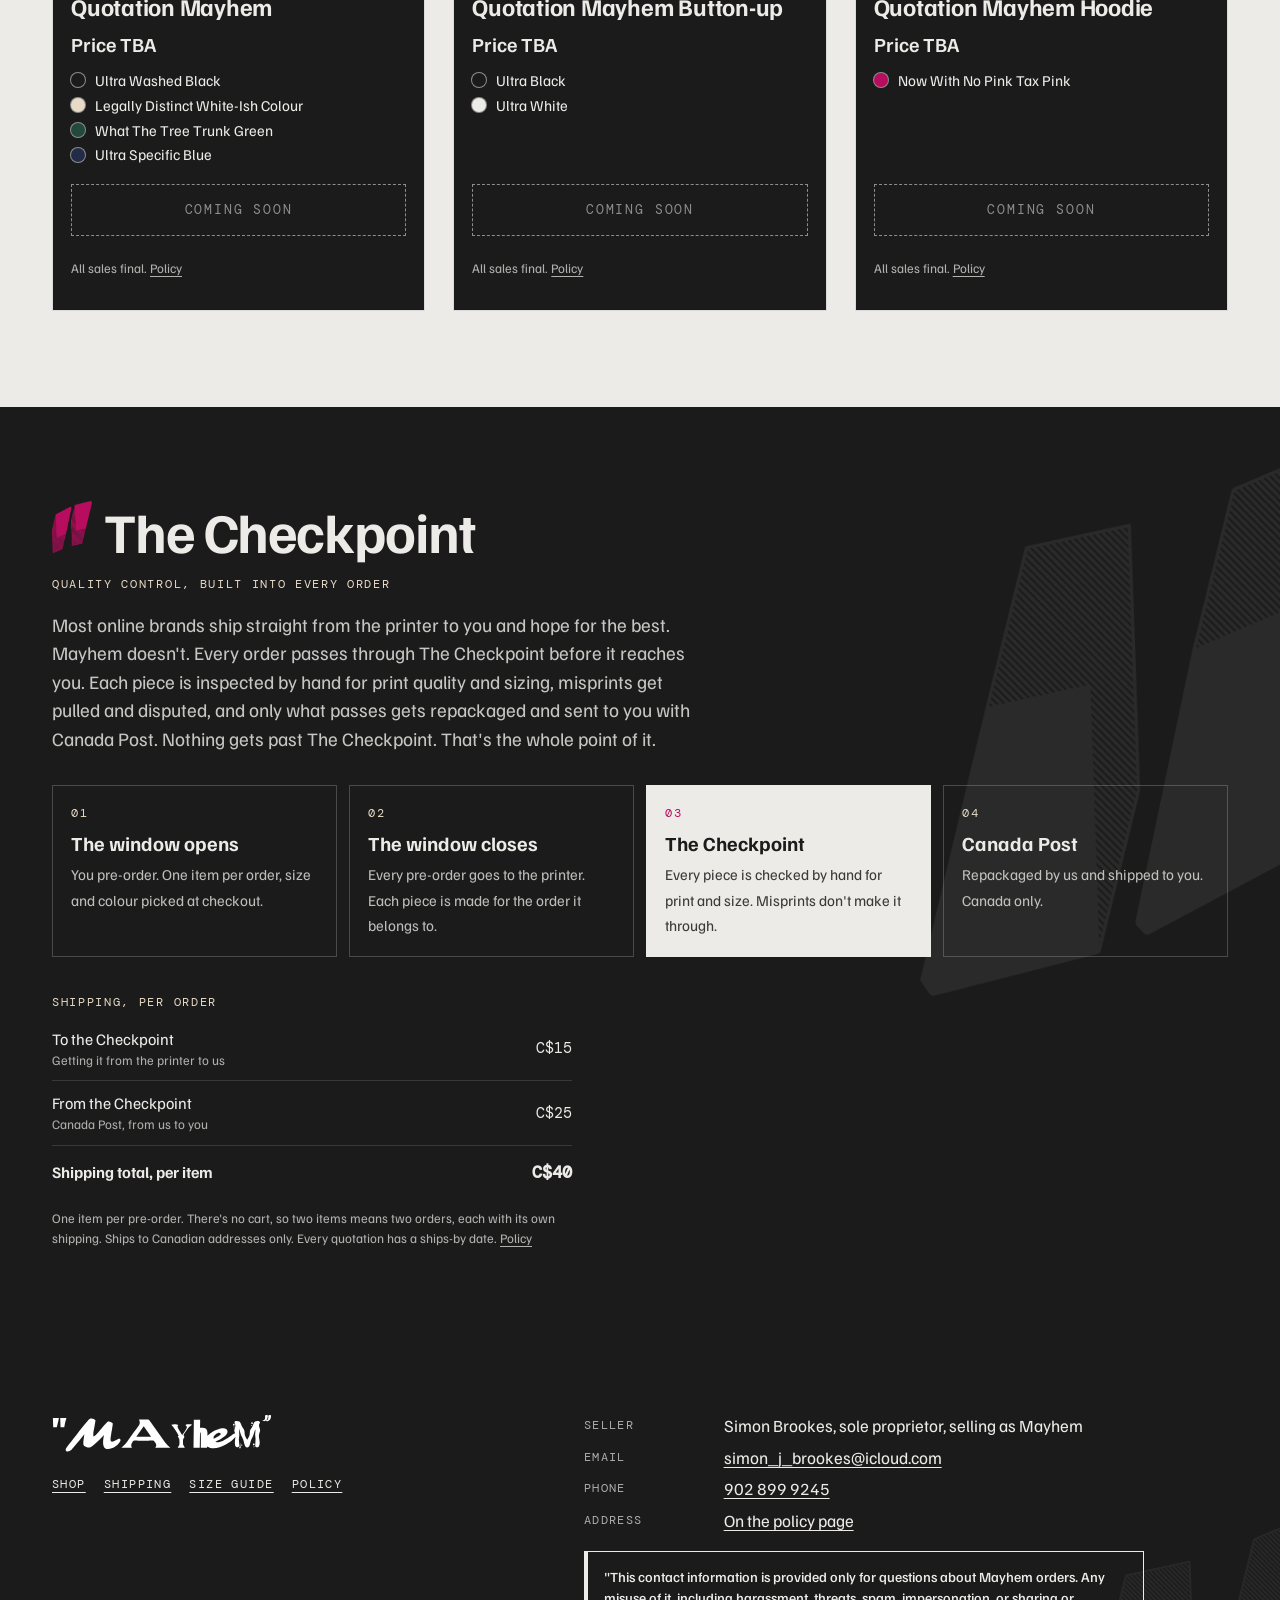
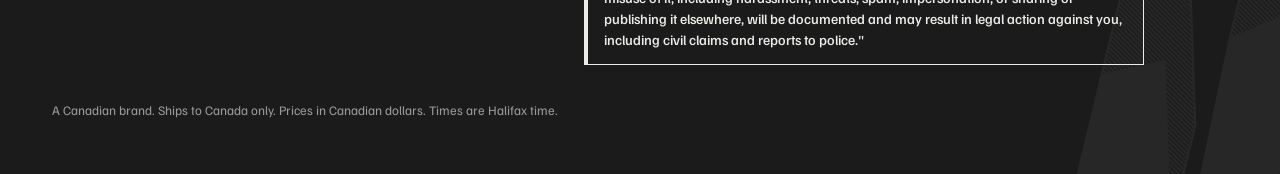
==== commit eb57b7ba: "Use the pink quote mark as the favicon Made from the Quoted print artwork in Mayhem pink, with a 180" ====
--- a/index.html
+++ b/index.html
@@ -9,7 +9,9 @@
   <meta property="og:description" content="Pre-order only. Canadian brand. Canadian exclusive.">
   <meta property="og:image" content="assets/products/QMUWB.jpg">
   <meta name="theme-color" content="#1b1b1b">
-  <link rel="icon" type="image/png" href="assets/logos/M-icon-flat-red.png">
+  <link rel="icon" type="image/png" sizes="32x32" href="assets/logos/favicon-32.png">
+  <link rel="icon" type="image/png" sizes="512x512" href="assets/logos/favicon-512.png">
+  <link rel="apple-touch-icon" href="assets/logos/apple-touch-icon.png">
   <link rel="preconnect" href="https://fonts.googleapis.com">
   <link rel="preconnect" href="https://fonts.gstatic.com" crossorigin>
   <link href="https://fonts.googleapis.com/css2?family=DM+Mono:wght@400;500&family=Familjen+Grotesk:wght@400;500;600;700&display=swap" rel="stylesheet">
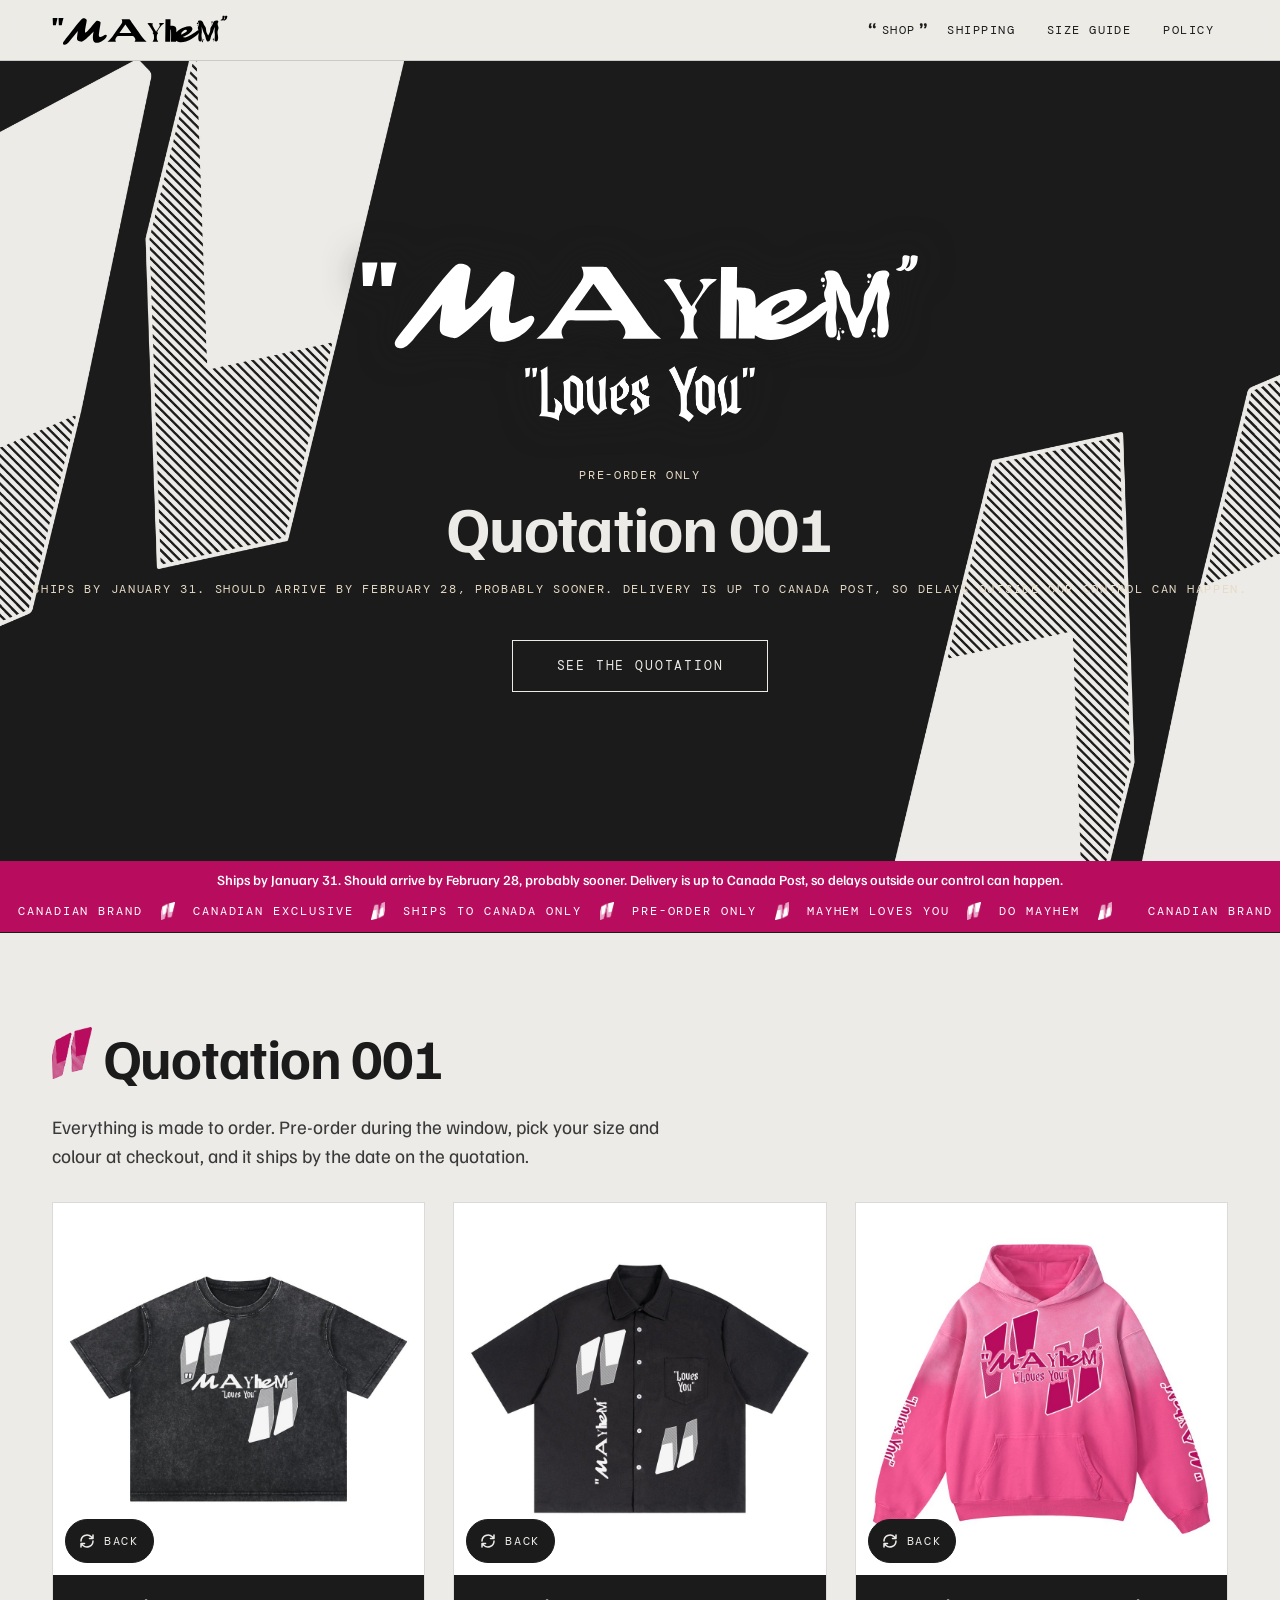
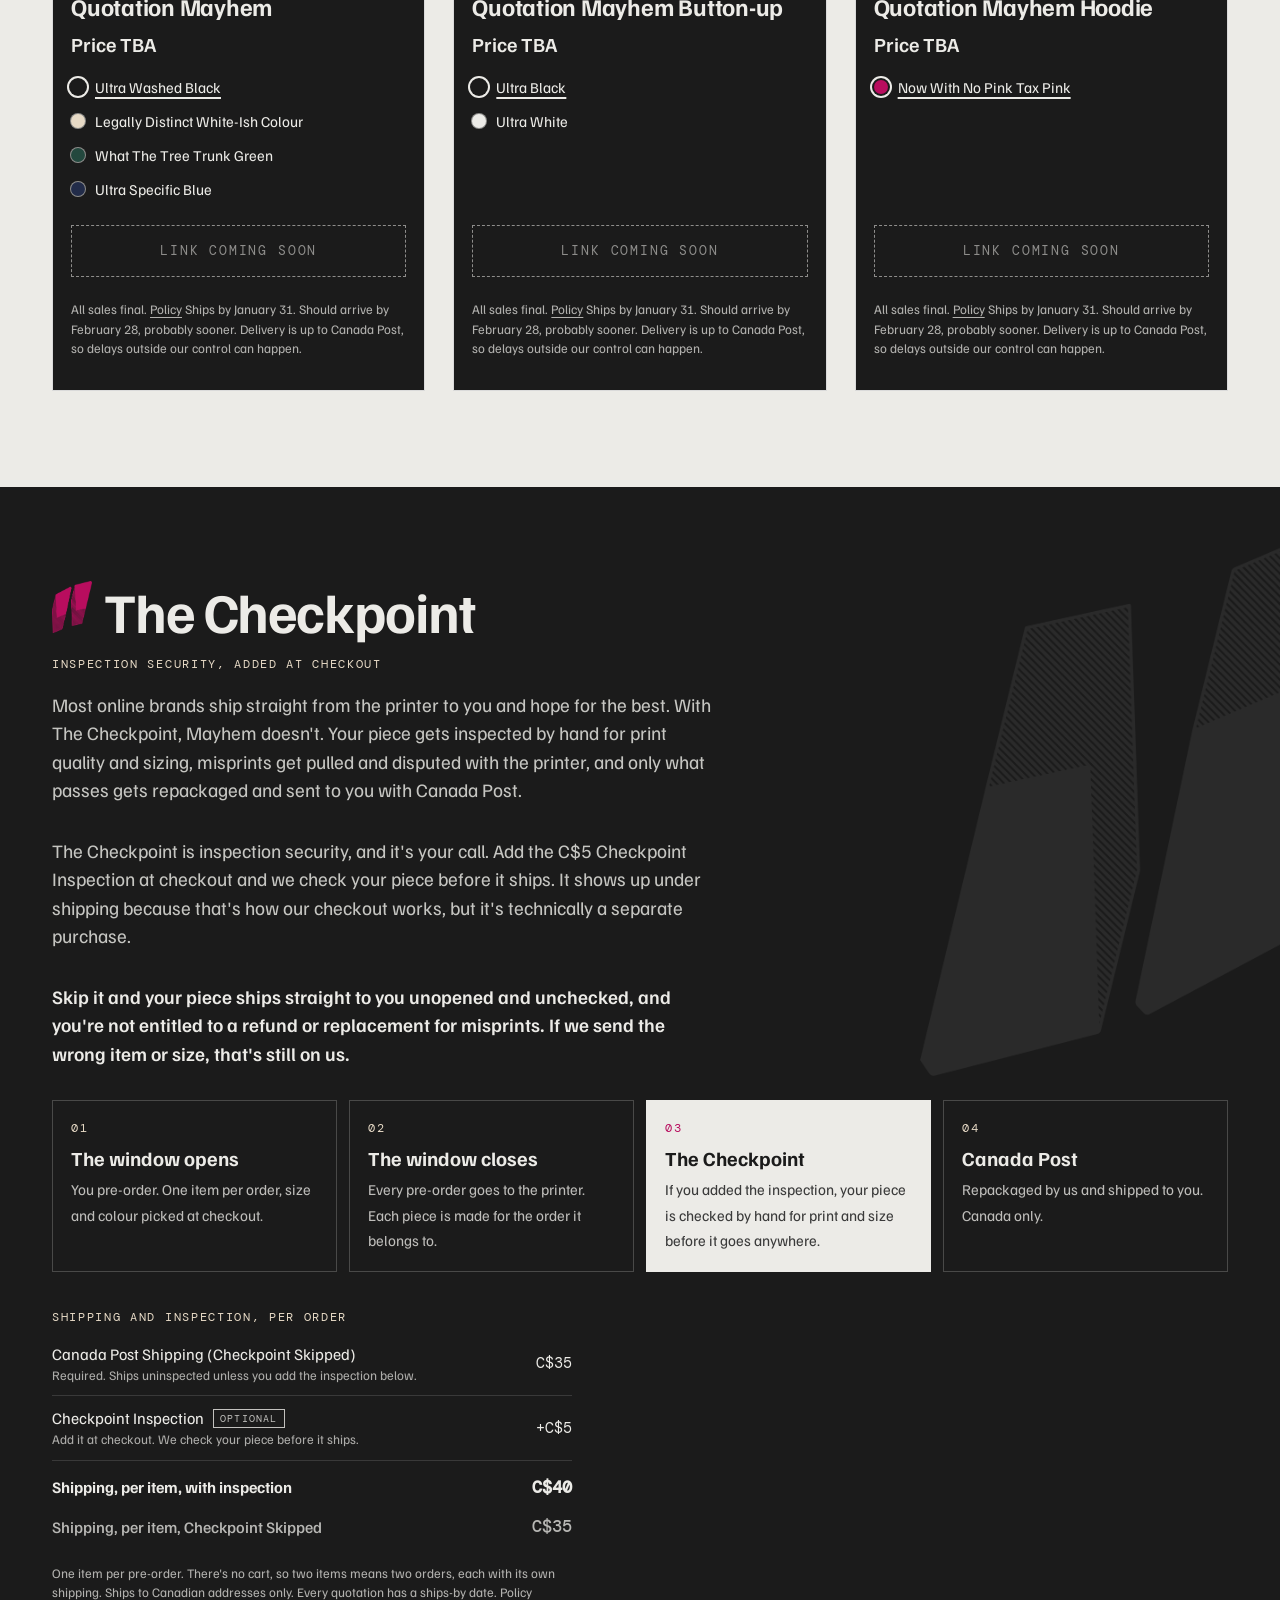
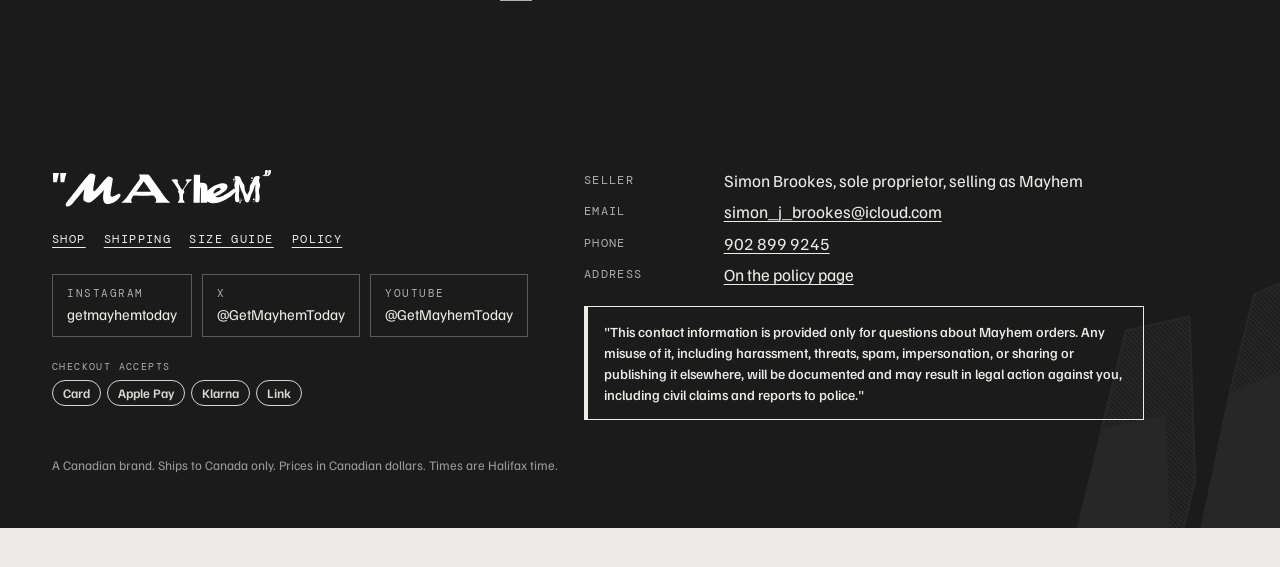
==== commit a6be3d2a: "Optional Checkpoint Inspection, checkout exit animation, payment badges Shipping is now C$35 Canada " ====
--- a/index.html
+++ b/index.html
@@ -66,18 +66,20 @@
       <div class="checkpoint__q" aria-hidden="true"><span class="q q--close"></span></div>
       <div class="wrap">
         <h2 class="heading" id="cp-title"><span class="heading__mark" aria-hidden="true"><span class="q q--open"></span></span><span>The Checkpoint</span></h2>
-        <p class="mono reveal" style="margin:-12px 0 18px;color:var(--apricot)">Quality control, built into every order</p>
-        <p class="lede reveal">Most online brands ship straight from the printer to you and hope for the best. Mayhem doesn't. Every order passes through The Checkpoint before it reaches you. Each piece is inspected by hand for print quality and sizing, misprints get pulled and disputed, and only what passes gets repackaged and sent to you with Canada Post. Nothing gets past The Checkpoint. That's the whole point of it.</p>
+        <p class="mono reveal" style="margin:-12px 0 18px;color:var(--apricot)">Inspection security, added at checkout</p>
+        <p class="lede reveal">Most online brands ship straight from the printer to you and hope for the best. With The Checkpoint, Mayhem doesn't. Your piece gets inspected by hand for print quality and sizing, misprints get pulled and disputed with the printer, and only what passes gets repackaged and sent to you with Canada Post.</p>
+        <p class="lede reveal">The Checkpoint is inspection security, and it's your call. Add the C$5 Checkpoint Inspection at checkout and we check your piece before it ships. It shows up under shipping because that's how our checkout works, but it's technically a separate purchase.</p>
+        <p class="lede reveal" style="color:var(--paper);font-weight:600">Skip it and your piece ships straight to you unopened and unchecked, and you're not entitled to a refund or replacement for misprints. If we send the wrong item or size, that's still on us.</p>
 
         <ol class="steps reveal">
           <li><strong>The window opens</strong><span>You pre-order. One item per order, size and colour picked at checkout.</span></li>
           <li><strong>The window closes</strong><span>Every pre-order goes to the printer. Each piece is made for the order it belongs to.</span></li>
-          <li class="is-checkpoint"><strong>The Checkpoint</strong><span>Every piece is checked by hand for print and size. Misprints don't make it through.</span></li>
+          <li class="is-checkpoint"><strong>The Checkpoint</strong><span>If you added the inspection, your piece is checked by hand for print and size before it goes anywhere.</span></li>
           <li><strong>Canada Post</strong><span>Repackaged by us and shipped to you. Canada only.</span></li>
         </ol>
 
         <div class="ship-box reveal">
-          <p class="mono" style="margin:0 0 6px;color:var(--apricot)">Shipping, per order</p>
+          <p class="mono" style="margin:0 0 6px;color:var(--apricot)">Shipping and inspection, per order</p>
           <div id="ship-lines"></div>
           <p class="fine" style="margin-top:14px">One item per pre-order. There's no cart, so two items means two orders, each with its own shipping. Ships to Canadian addresses only. Every quotation has a ships-by date. <a href="policy.html">Policy</a></p>
         </div>
--- a/css/style.css
+++ b/css/style.css
@@ -316,18 +316,65 @@
   background: var(--white);
   border: 1px solid var(--line);
 }
-.tile__media {
+.tile__media { overflow: hidden; }
+
+/* ------------------------------------------------------------------
+   IMAGE VIEWER: one image, flips to the back, colour buttons switch it
+   ------------------------------------------------------------------ */
+.viewer {
   position: relative; display: block;
   aspect-ratio: 1 / 1;
-  overflow: hidden;
   background: var(--white);
-}
-.tile__media img {
+  perspective: 1600px;
+  overflow: hidden; /* white frame: the flipping image never pokes out past it */
+}
+.viewer__link { display: block; width: 100%; height: 100%; }
+.viewer__card {
+  position: relative; width: 100%; height: 100%;
+  transform-style: preserve-3d;
+  transition: transform 0.75s var(--slam), opacity 0.25s;
+}
+.viewer.is-back .viewer__card { transform: rotateY(180deg); }
+.viewer.is-swapping .viewer__card { opacity: 0.35; }
+.viewer__face {
+  position: absolute; inset: 0;
   width: 100%; height: 100%; object-fit: cover;
-  transition: transform 0.6s var(--ease), opacity 0.5s;
-}
-.tile__media img + img { position: absolute; inset: 0; opacity: 0; }
-.tile:hover .tile__media img:first-child { transform: scale(1.03); }
+  background: var(--white);
+  -webkit-backface-visibility: hidden;
+          backface-visibility: hidden;
+}
+.viewer__face--back { transform: rotateY(180deg); }
+
+.viewer__flip {
+  position: absolute; left: 12px; bottom: 12px; z-index: 3;
+  display: inline-flex; align-items: center; gap: 8px;
+  min-height: 44px; padding: 0 14px 0 12px;
+  border: 1px solid var(--ink); border-radius: 999px;
+  background: var(--ink); color: var(--paper);
+  font-family: var(--mono); font-size: 12px; letter-spacing: 0.14em; text-transform: uppercase;
+  cursor: pointer;
+  transition: background 0.2s, color 0.2s;
+}
+.viewer__flip svg { transition: transform 0.6s var(--slam); }
+.viewer__flip:hover { background: var(--pink); border-color: var(--pink); }
+.viewer.is-back .viewer__flip svg { transform: rotate(180deg); }
+.viewer__flip:focus-visible { outline: 2px solid var(--pink); outline-offset: 3px; }
+.viewer__flip[hidden] { display: none; }
+
+/* colour buttons */
+.swatches { display: flex; flex-direction: column; gap: 2px; margin: 2px 0 4px; }
+.swatch {
+  display: flex; align-items: center; gap: 10px;
+  width: 100%; min-height: 32px; padding: 4px 6px; margin: 0 -6px;
+  border: 0; background: transparent; color: inherit;
+  font-size: 15px; line-height: 1.25; text-align: left;
+  cursor: pointer;
+}
+.swatch__name { text-underline-offset: 4px; }
+.swatch:hover .swatch__name { text-decoration: underline; }
+.swatch[aria-pressed="true"] .swatch__name { text-decoration: underline; text-decoration-thickness: 2px; }
+.swatch[aria-pressed="true"] .chip { box-shadow: 0 0 0 2px var(--ink), 0 0 0 4px currentColor; }
+.swatch:focus-visible { outline: 2px solid var(--pink); outline-offset: 2px; }
 
 /* corner quotes clamp onto the tile */
 .tile__corner { position: absolute; width: 56px; color: var(--ink); z-index: 2; transition: transform 0.45s var(--pop), opacity 0.25s; opacity: 0; }
@@ -472,15 +519,8 @@
 .crumbs a { text-decoration: none; }
 .crumbs a:hover { text-decoration: underline; }
 
-.gallery { display: flex; gap: 10px; overflow-x: auto; scroll-snap-type: x mandatory; scrollbar-width: none; margin: 0 calc(var(--gutter) * -1); padding: 0 var(--gutter); }
-.gallery::-webkit-scrollbar { display: none; }
-.gallery figure { margin: 0; flex: 0 0 88%; scroll-snap-align: center; position: relative; background: var(--white); border: 1px solid var(--line); aspect-ratio: 1 / 1; }
-.gallery figure img { width: 100%; height: 100%; object-fit: cover; }
-.gallery figcaption { position: absolute; left: 10px; bottom: 10px; background: var(--paper); padding: 4px 8px; font-family: var(--mono); font-size: 11px; letter-spacing: 0.1em; text-transform: uppercase; }
-@media (min-width: 960px) {
-  .gallery { flex-direction: column; overflow: visible; margin: 0; padding: 0; }
-  .gallery figure { flex: none; }
-}
+.product__media { border: 1px solid var(--line); }
+@media (min-width: 960px) { .product__media { position: sticky; top: 84px; } }
 
 .product__title { margin: 6px 0 6px; font-size: clamp(36px, 8vw, 60px); line-height: 0.98; letter-spacing: -0.025em; font-weight: 700; }
 .product__price { font-size: 26px; font-weight: 600; margin: 8px 0 0; }
@@ -491,10 +531,19 @@
 .buybox .fine { margin: 12px 0 0; }
 .buybox__note { margin: 0 0 16px; font-size: 15px; color: rgba(236, 235, 231, 0.82); }
 
-.colours { list-style: none; margin: 20px 0 0; padding: 0; display: grid; gap: 8px; }
-.colours li { display: flex; align-items: center; gap: 12px; padding: 10px 12px; background: var(--white); border: 1px solid var(--line); }
-.colours .chip { width: 22px; height: 22px; box-shadow: 0 0 0 1px var(--line); }
-.colours .num { margin-left: auto; color: var(--muted); }
+.swatches--list { display: grid; gap: 8px; margin: 20px 0 0; }
+.swatches--list .swatch {
+  margin: 0; padding: 10px 12px; min-height: 48px; gap: 12px;
+  background: var(--white); border: 1px solid var(--line);
+  transition: border-color 0.2s;
+}
+.swatches--list .swatch:hover { border-color: var(--ink); }
+.swatches--list .swatch[aria-pressed="true"] { border-color: var(--ink); box-shadow: inset 4px 0 0 var(--pink); }
+.swatches--list .swatch[aria-pressed="true"] .swatch__name { text-decoration: none; font-weight: 600; }
+.swatches--list .chip { width: 22px; height: 22px; box-shadow: 0 0 0 1px var(--line); }
+.swatches--list .swatch[aria-pressed="true"] .chip { box-shadow: 0 0 0 1px var(--line); }
+.swatches--list .num { margin-left: auto; color: var(--muted); }
+.swatches__note { margin: 8px 0 0; }
 
 .specs { width: 100%; border-collapse: collapse; margin-top: 8px; }
 .specs th, .specs td { text-align: left; vertical-align: top; padding: 10px 0; border-bottom: 1px solid var(--line); }
@@ -584,9 +633,33 @@
 .site-footer__brand .tag { width: 150px; margin-top: 12px; opacity: 0.85; }
 .site-footer__links { display: flex; gap: 18px; flex-wrap: wrap; margin-top: 22px; }
 .site-footer__links a { font-family: var(--mono); font-size: 12px; letter-spacing: 0.12em; text-transform: uppercase; text-underline-offset: 4px; }
+.socials { list-style: none; margin: 26px 0 0; padding: 0; display: flex; flex-wrap: wrap; gap: 10px; }
+.socials a {
+  display: inline-flex; flex-direction: column; gap: 2px;
+  padding: 10px 14px; min-width: 132px;
+  border: 1px solid rgba(236, 235, 231, 0.3);
+  text-decoration: none;
+  transition: border-color 0.2s, background 0.2s;
+}
+.socials a:hover, .socials a:focus-visible { border-color: var(--pink); background: var(--pink); outline: none; }
+.socials__name { font-size: 11px; opacity: 0.7; }
+.socials__handle { font-size: 15px; }
 .site-footer__legal { margin-top: 36px; font-size: 13px; opacity: 0.6; position: relative; z-index: 1; }
 .site-footer__q { position: absolute; width: 260px; right: -40px; bottom: -80px; color: rgba(236, 235, 231, 0.06); }
 .site-footer__q .q { width: 100%; }
+
+/* ------------------------------------------------------------------
+   DELIVERY BAR (fixed to the bottom of every page)
+   ------------------------------------------------------------------ */
+body { padding-bottom: var(--bar-h, 0px); }
+.delivery-bar {
+  position: fixed; left: 0; right: 0; bottom: 0; z-index: 60;
+  background: #B80D5E; color: #ffffff;
+  padding: 10px var(--gutter) calc(10px + env(safe-area-inset-bottom, 0px));
+  font-family: var(--sans); font-size: 13px; font-weight: 500; line-height: 1.35;
+  text-align: center;
+}
+@media (min-width: 720px) { .delivery-bar { font-size: 14px; } }
 
 /* ------------------------------------------------------------------
    MOTION AND PRINT
@@ -600,8 +673,57 @@
 }
 
 @media print {
-  .site-header, .intro, .ticker, .hero__q, .site-footer__q, .print-btn, .checkpoint__q { display: none !important; }
+  .site-header, .intro, .ticker, .hero__q, .site-footer__q, .print-btn, .checkpoint__q, .delivery-bar { display: none !important; }
+  body { padding-bottom: 0 !important; }
   body, .site-footer, .section--ink { background: #fff !important; color: #000 !important; }
   .reveal { opacity: 1; transform: none; }
   .heading__mark .q { opacity: 1; transform: none; }
 }
+
+/* optional inspection line in the price breakdown */
+.lines .opt { display: inline-block; margin-left: 6px; padding: 1px 6px; border: 1px solid currentColor; font-size: 10px; letter-spacing: 0.12em; text-transform: uppercase; opacity: 0.8; vertical-align: 2px; }
+.lines tr.total--alt td { font-weight: 500; opacity: 0.75; padding-top: 4px; }
+
+/* ------------------------------------------------------------------
+   CHECKOUT BUTTON: bigger quotes on hover, closing animation on click
+   ------------------------------------------------------------------ */
+.btn[data-checkout] { gap: 14px; }
+.btn[data-checkout] .q { width: 18px; }
+.btn[data-checkout] .q--open { transform: translate(-24px, -6px) rotate(-35deg) scale(0.6); }
+.btn[data-checkout] .q--close { transform: translate(24px, 6px) rotate(35deg) scale(0.6); }
+.btn[data-checkout]:hover .q, .btn[data-checkout]:focus-visible .q { transform: none; }
+
+.exit {
+  position: fixed; inset: 0; z-index: 200;
+  display: flex; align-items: center; justify-content: center; gap: 2vmin;
+  background: var(--ink); color: var(--paper);
+  animation: exit-in 0.35s var(--ease) both;
+}
+.exit .q { width: min(26vmin, 200px); }
+.exit .q--open { animation: exit-open 0.8s var(--slam) both; }
+.exit .q--close { animation: exit-close 0.8s var(--slam) both; }
+.exit__label {
+  position: absolute; left: 0; right: 0; bottom: 18vh; text-align: center;
+  font-family: var(--mono); font-size: 12px; letter-spacing: 0.18em; text-transform: uppercase;
+  color: var(--apricot);
+  animation: exit-in 0.4s var(--ease) 0.45s both;
+}
+@keyframes exit-in { from { opacity: 0; } to { opacity: 1; } }
+@keyframes exit-open {
+  from { transform: translate(-70vw, -50vh) rotate(-40deg); }
+  to   { transform: none; }
+}
+@keyframes exit-close {
+  from { transform: translate(70vw, 50vh) rotate(40deg); }
+  to   { transform: none; }
+}
+
+/* accepted payment methods */
+.pay { margin-top: 16px; }
+.pay__label { display: block; font-size: 10px; opacity: 0.7; margin-bottom: 6px; }
+.pay__list { list-style: none; margin: 0; padding: 0; display: flex; flex-wrap: wrap; gap: 6px; }
+.pay__list li {
+  padding: 4px 10px; border: 1px solid currentColor; border-radius: 999px;
+  font-size: 13px; font-weight: 600; line-height: 1.3; opacity: 0.9;
+}
+.site-footer .pay { margin-top: 22px; }
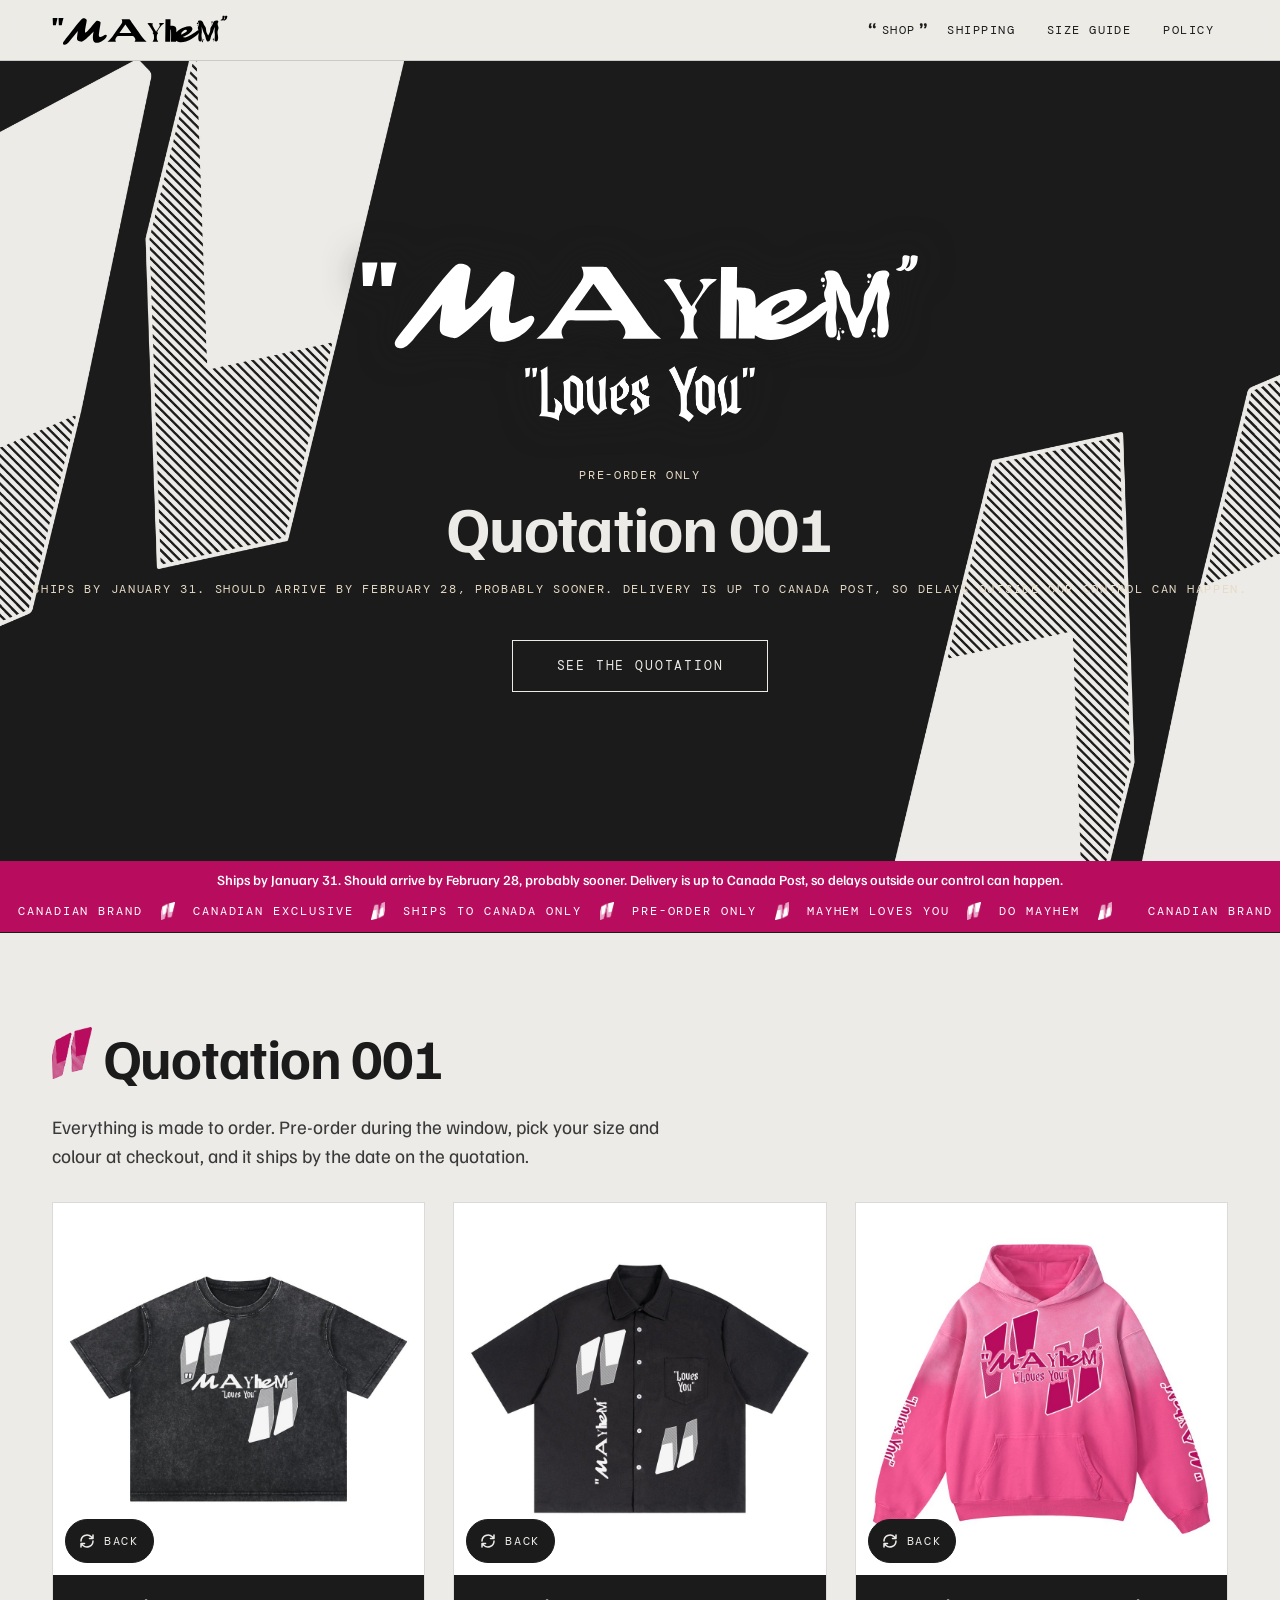
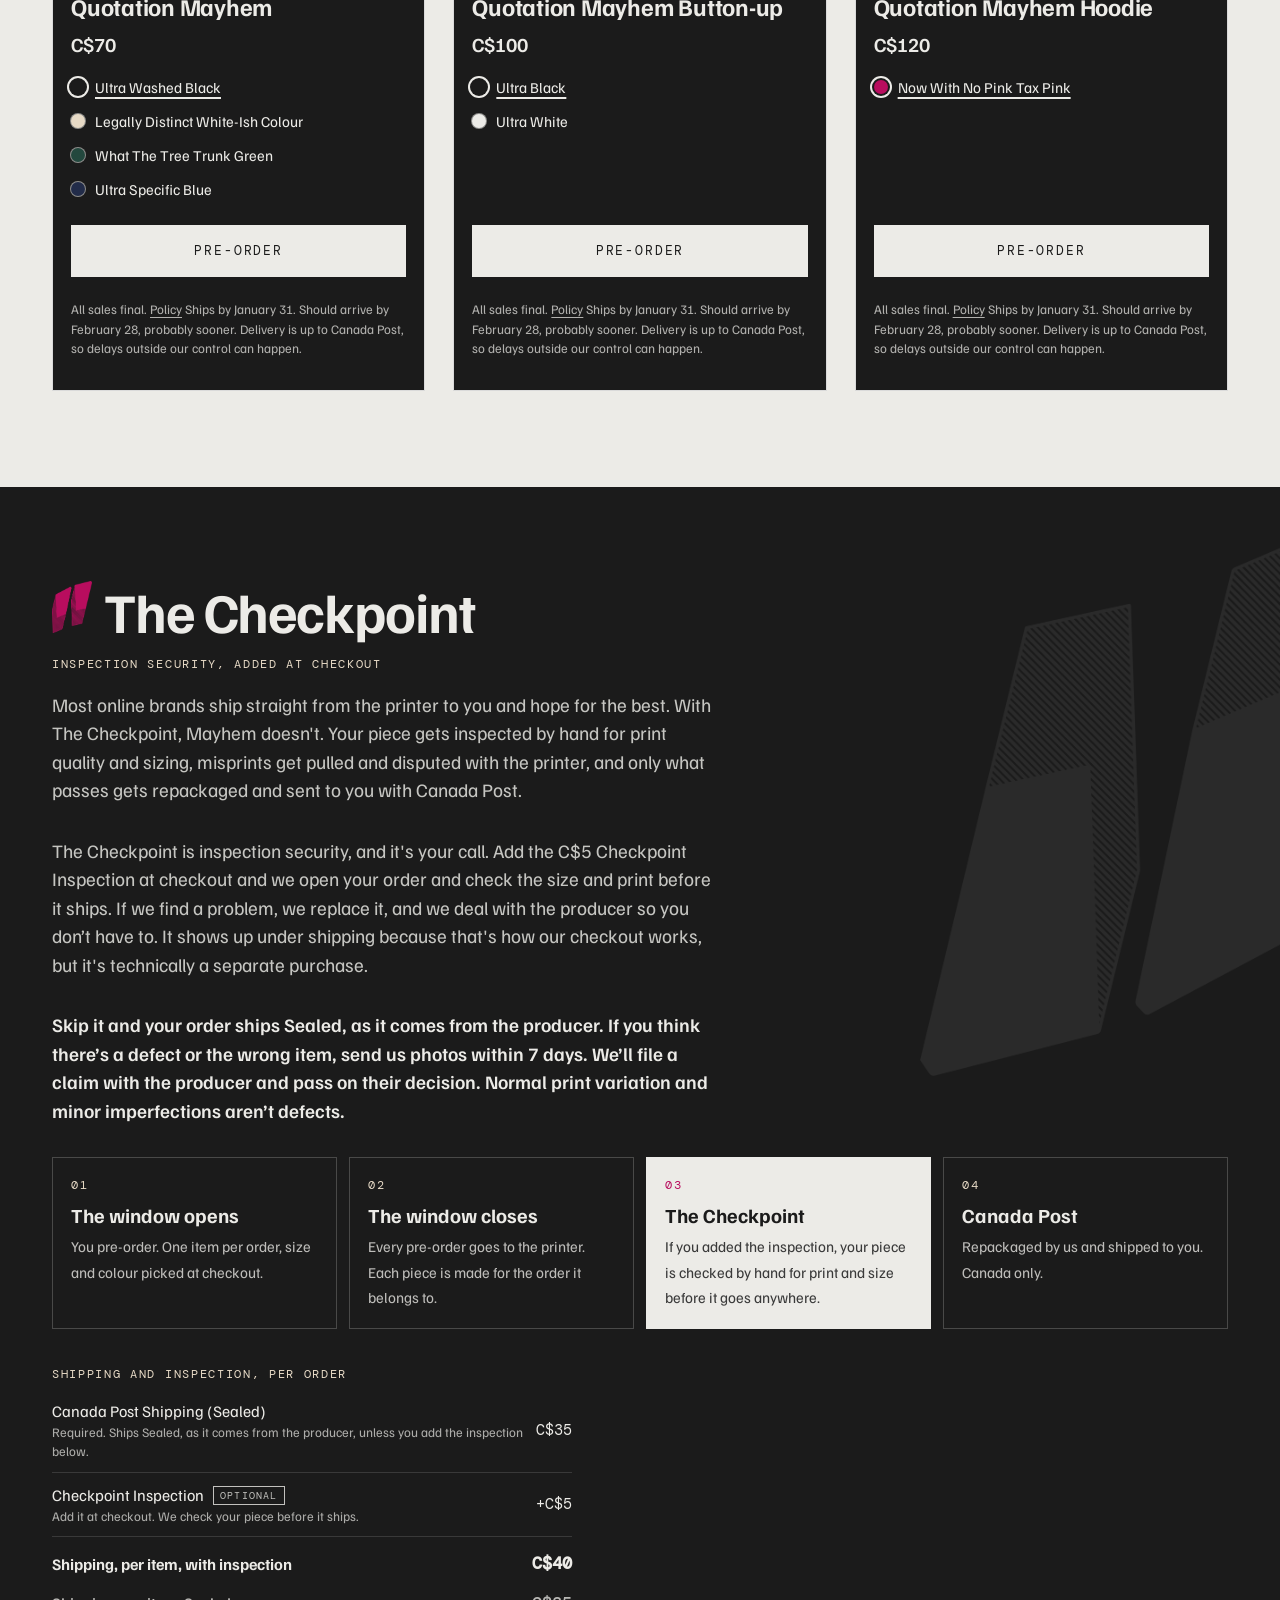
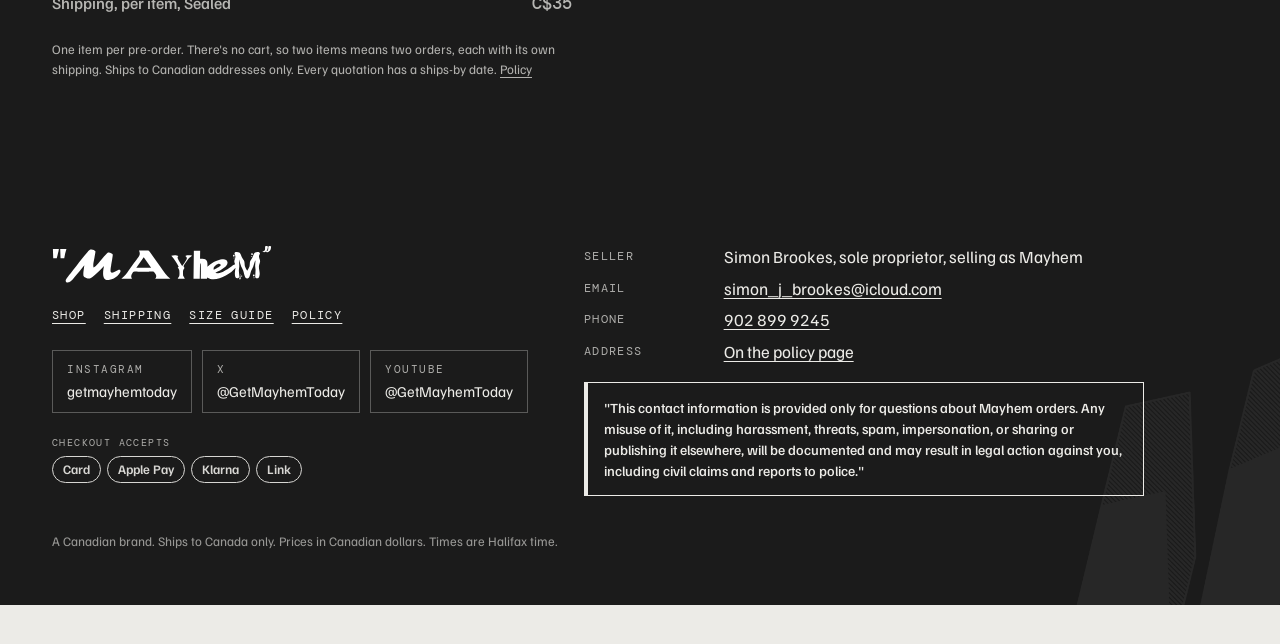
==== commit 2afd3d43: "Replace Checkpoint Skipped with the new Sealed wording Policy, Checkpoint section, price lines and s" ====
--- a/index.html
+++ b/index.html
@@ -68,8 +68,8 @@
         <h2 class="heading" id="cp-title"><span class="heading__mark" aria-hidden="true"><span class="q q--open"></span></span><span>The Checkpoint</span></h2>
         <p class="mono reveal" style="margin:-12px 0 18px;color:var(--apricot)">Inspection security, added at checkout</p>
         <p class="lede reveal">Most online brands ship straight from the printer to you and hope for the best. With The Checkpoint, Mayhem doesn't. Your piece gets inspected by hand for print quality and sizing, misprints get pulled and disputed with the printer, and only what passes gets repackaged and sent to you with Canada Post.</p>
-        <p class="lede reveal">The Checkpoint is inspection security, and it's your call. Add the C$5 Checkpoint Inspection at checkout and we check your piece before it ships. It shows up under shipping because that's how our checkout works, but it's technically a separate purchase.</p>
-        <p class="lede reveal" style="color:var(--paper);font-weight:600">Skip it and your piece ships straight to you unopened and unchecked, and you're not entitled to a refund or replacement for misprints. If we send the wrong item or size, that's still on us.</p>
+        <p class="lede reveal">The Checkpoint is inspection security, and it's your call. Add the C$5 Checkpoint Inspection at checkout and we open your order and check the size and print before it ships. If we find a problem, we replace it, and we deal with the producer so you don’t have to. It shows up under shipping because that's how our checkout works, but it's technically a separate purchase.</p>
+        <p class="lede reveal" style="color:var(--paper);font-weight:600">Skip it and your order ships Sealed, as it comes from the producer. If you think there’s a defect or the wrong item, send us photos within 7 days. We’ll file a claim with the producer and pass on their decision. Normal print variation and minor imperfections aren’t defects.</p>
 
         <ol class="steps reveal">
           <li><strong>The window opens</strong><span>You pre-order. One item per order, size and colour picked at checkout.</span></li>
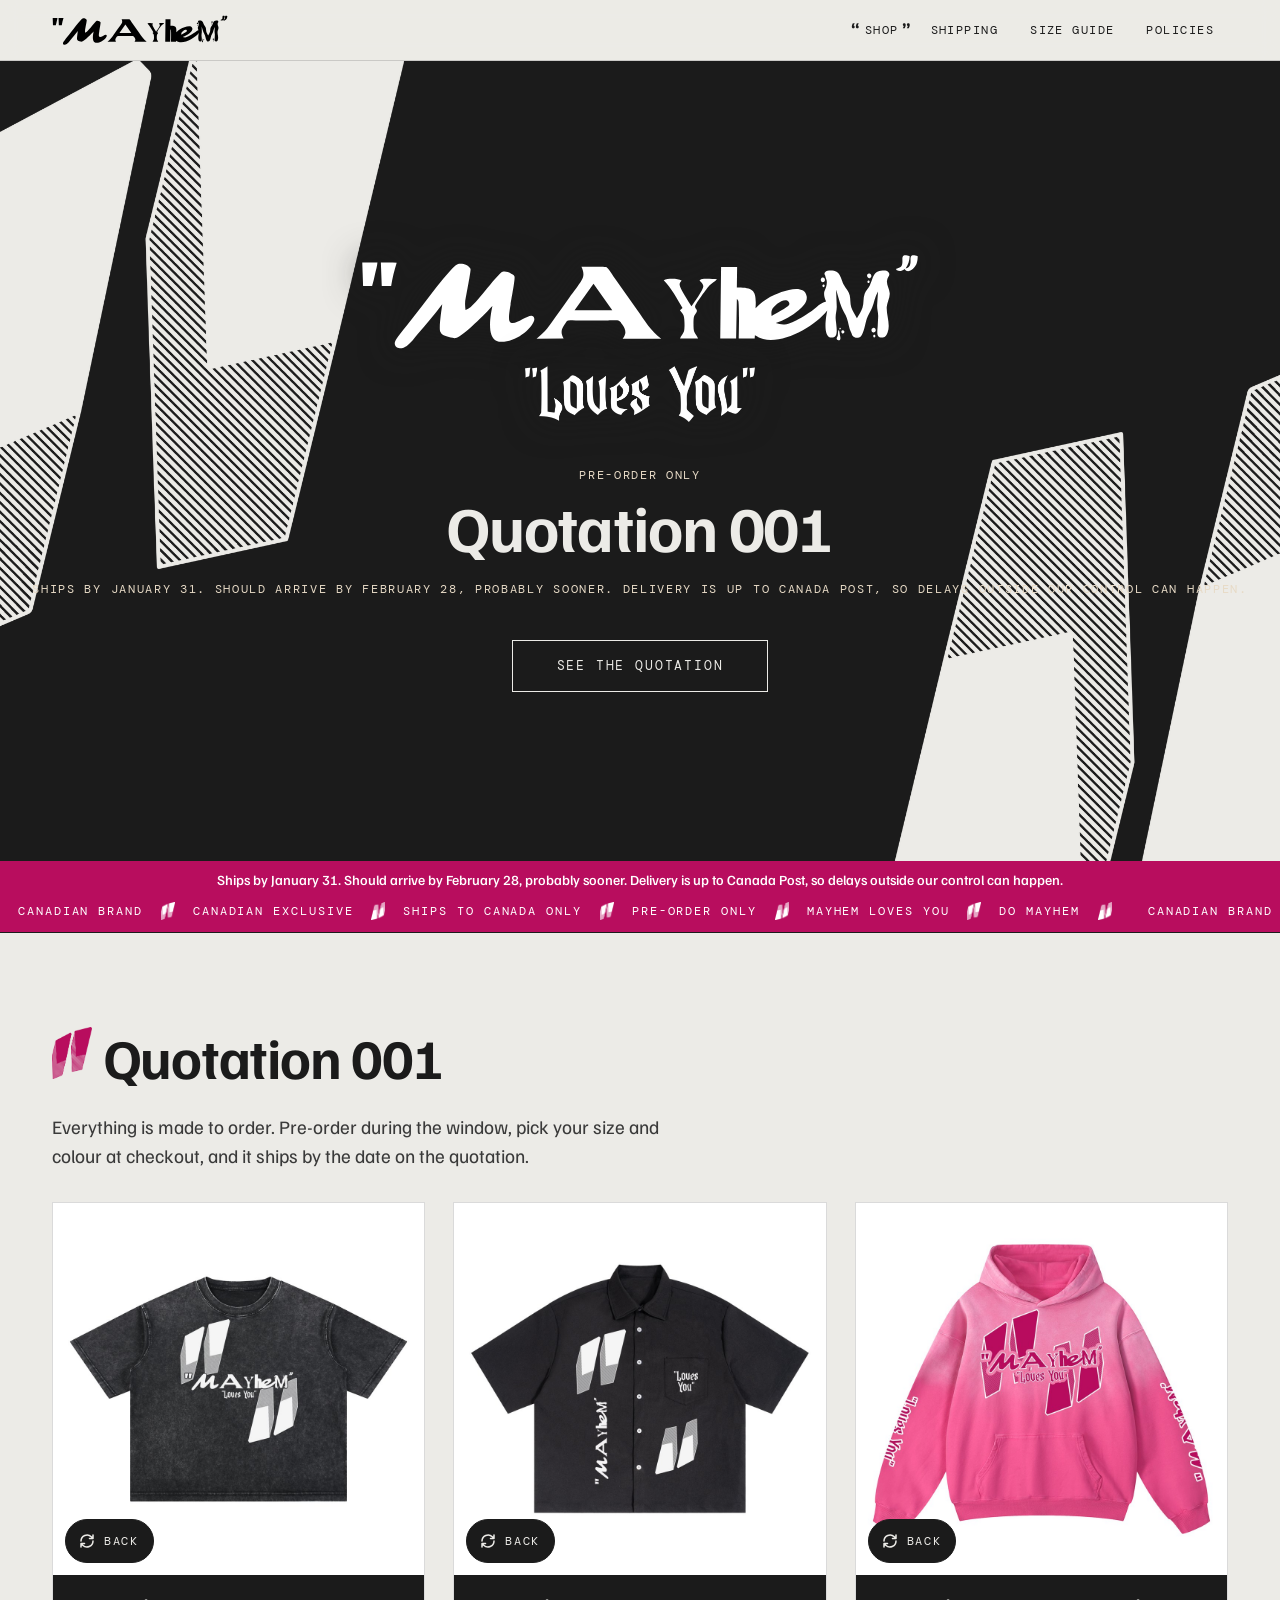
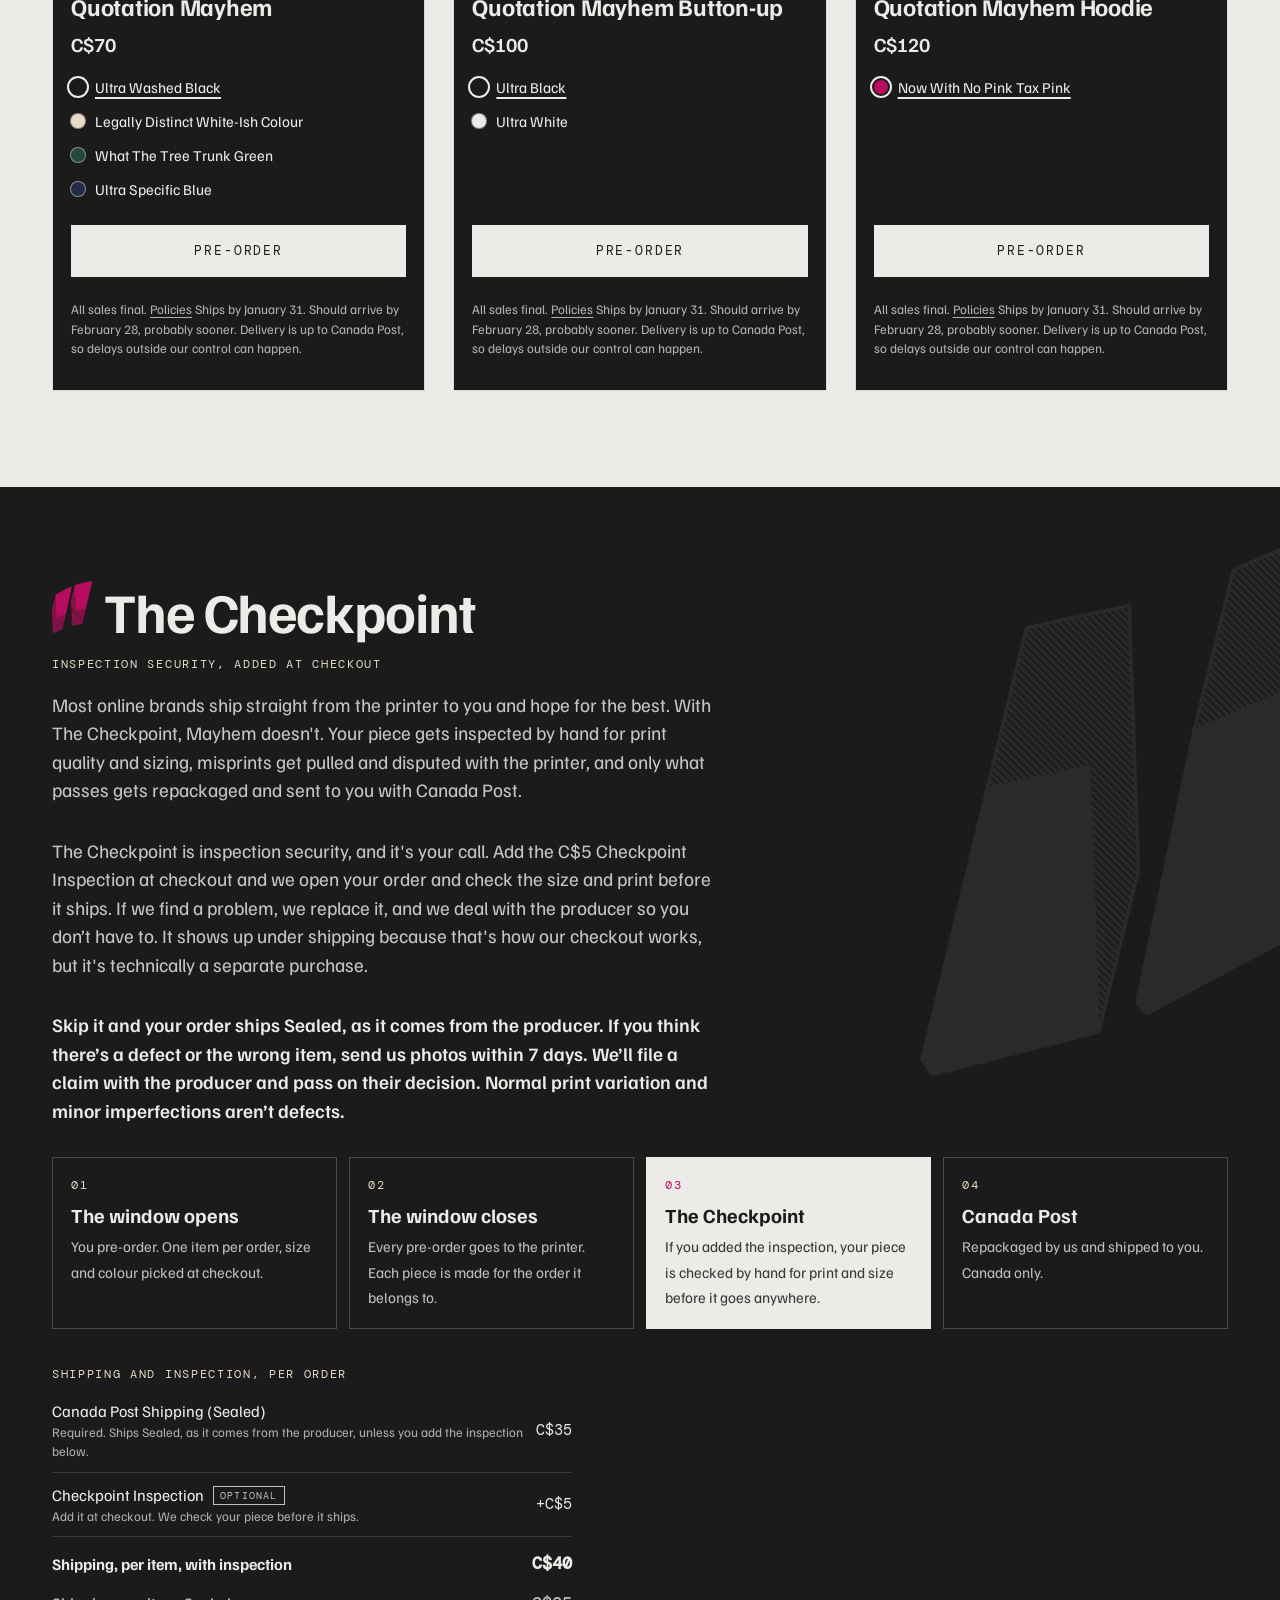
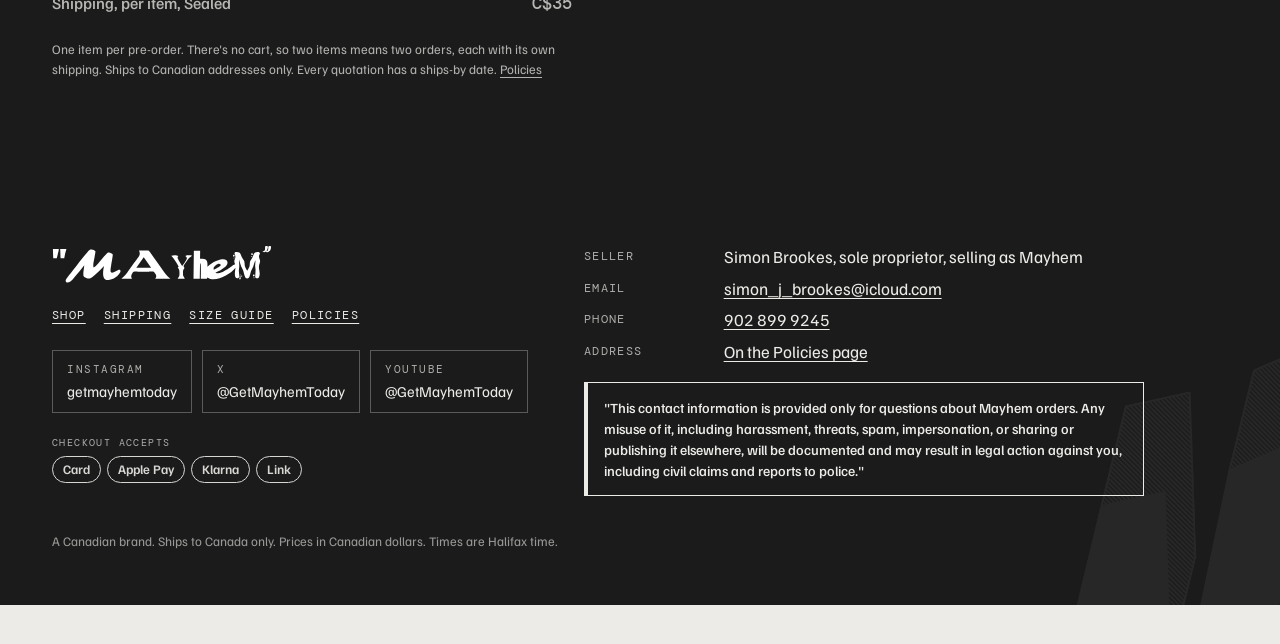
==== commit 6e2e6422: "Rename Policy to Policies across the site Co-Authored-By: Claude Opus 5.5 <noreply@anthropic.com>" ====
--- a/index.html
+++ b/index.html
@@ -81,7 +81,7 @@
         <div class="ship-box reveal">
           <p class="mono" style="margin:0 0 6px;color:var(--apricot)">Shipping and inspection, per order</p>
           <div id="ship-lines"></div>
-          <p class="fine" style="margin-top:14px">One item per pre-order. There's no cart, so two items means two orders, each with its own shipping. Ships to Canadian addresses only. Every quotation has a ships-by date. <a href="policy.html">Policy</a></p>
+          <p class="fine" style="margin-top:14px">One item per pre-order. There's no cart, so two items means two orders, each with its own shipping. Ships to Canadian addresses only. Every quotation has a ships-by date. <a href="policy.html">Policies</a></p>
         </div>
       </div>
     </section>
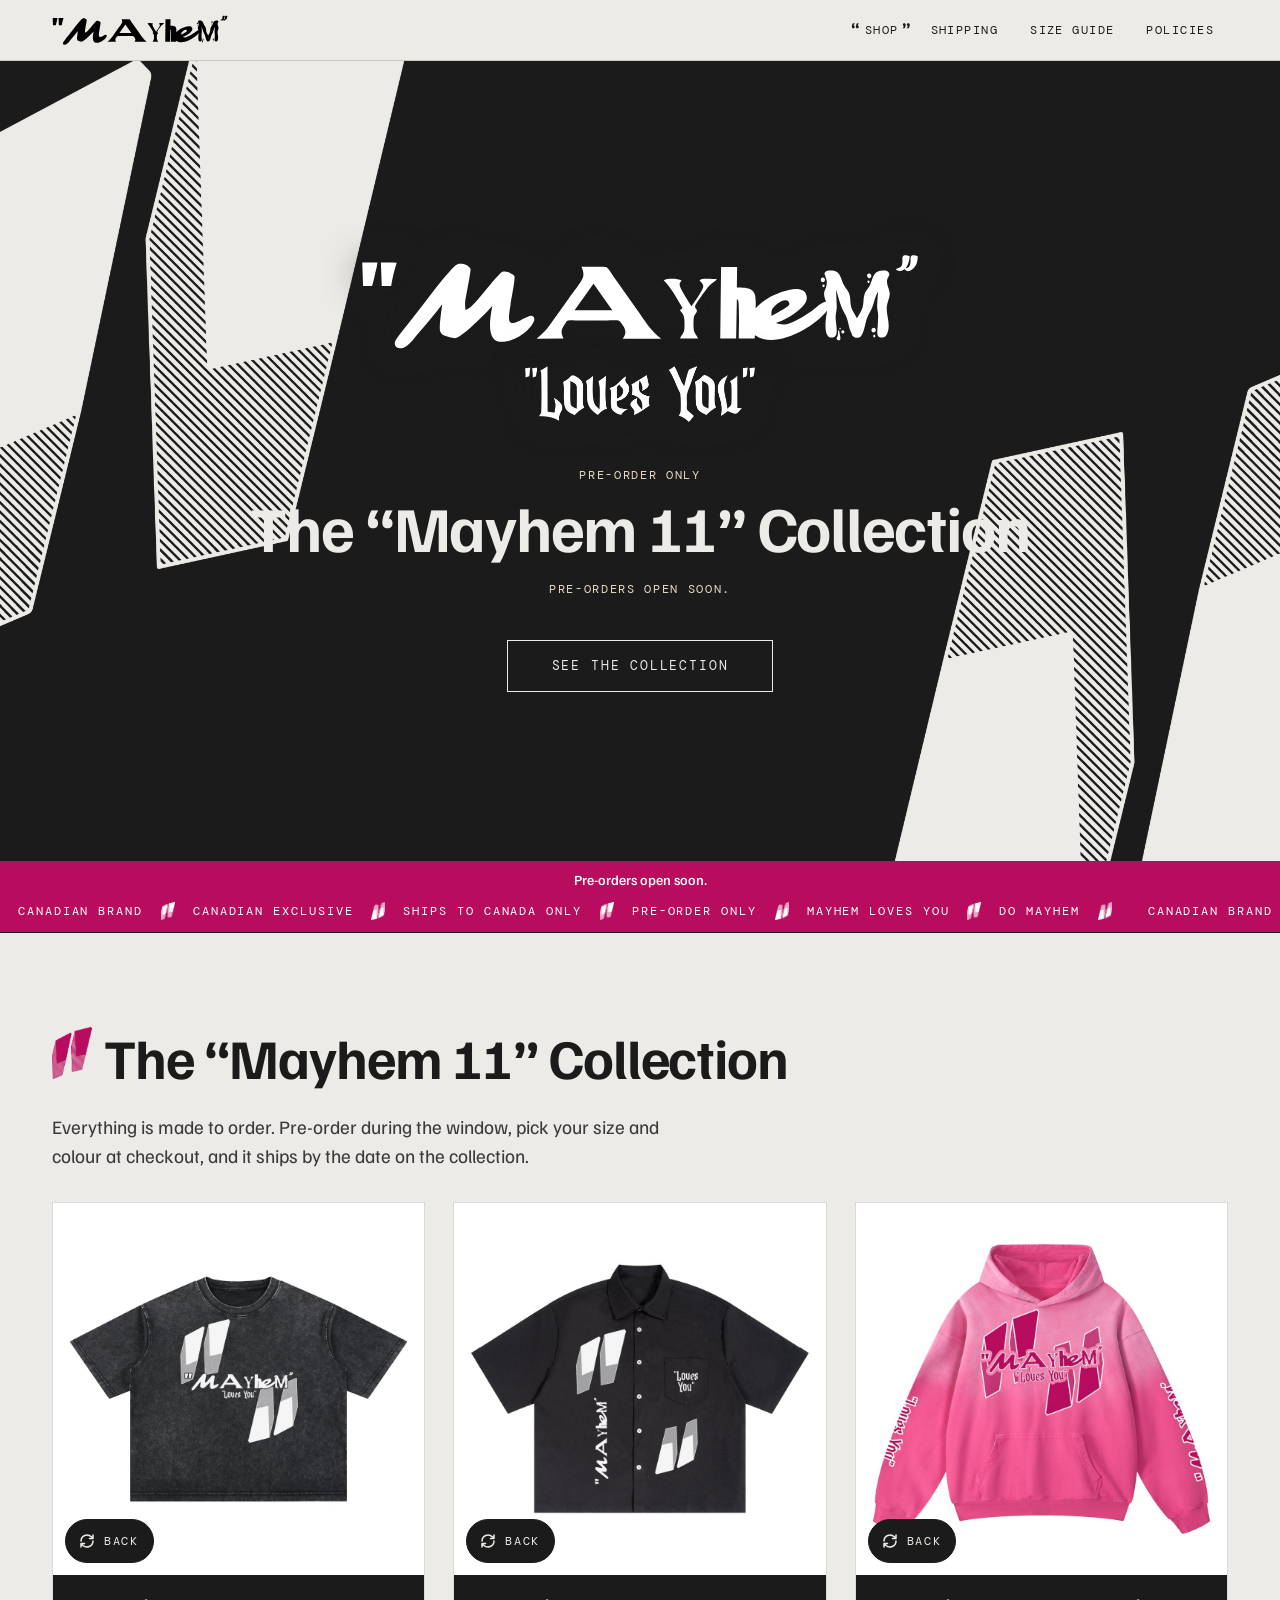
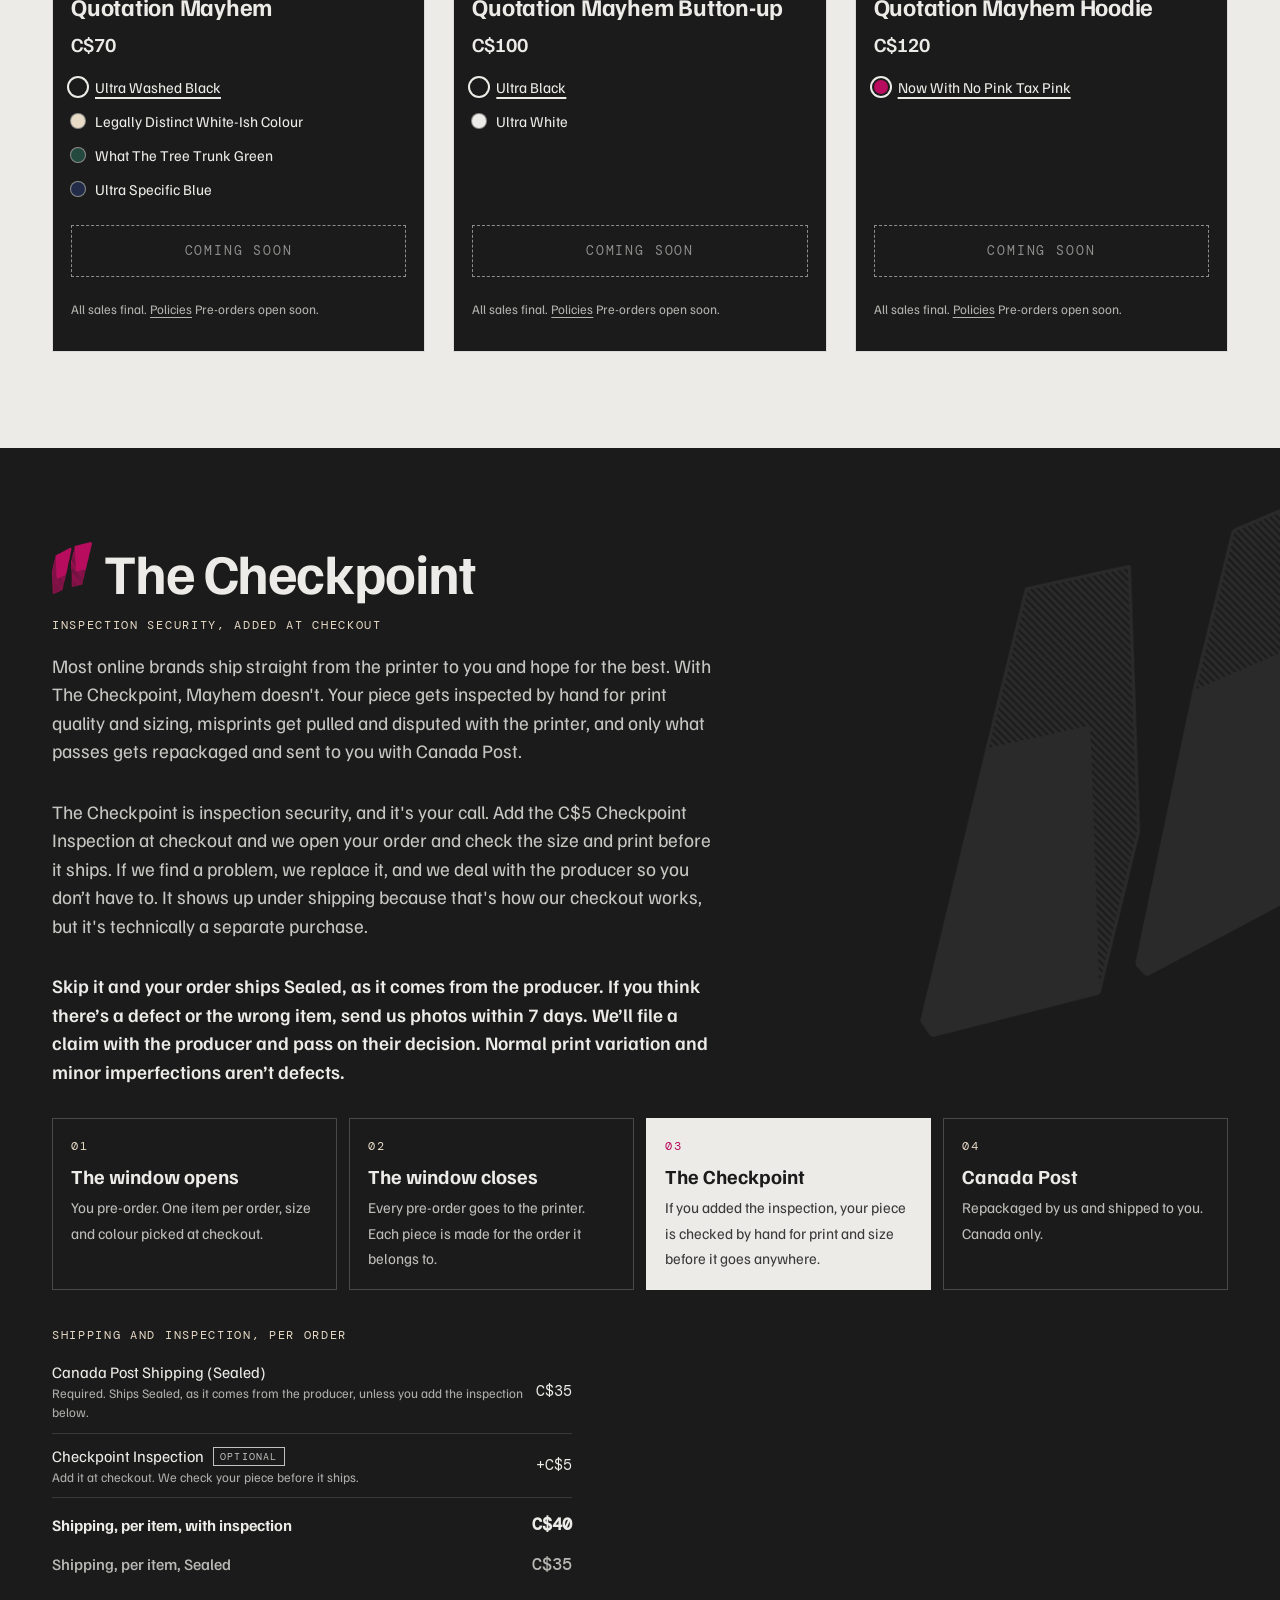
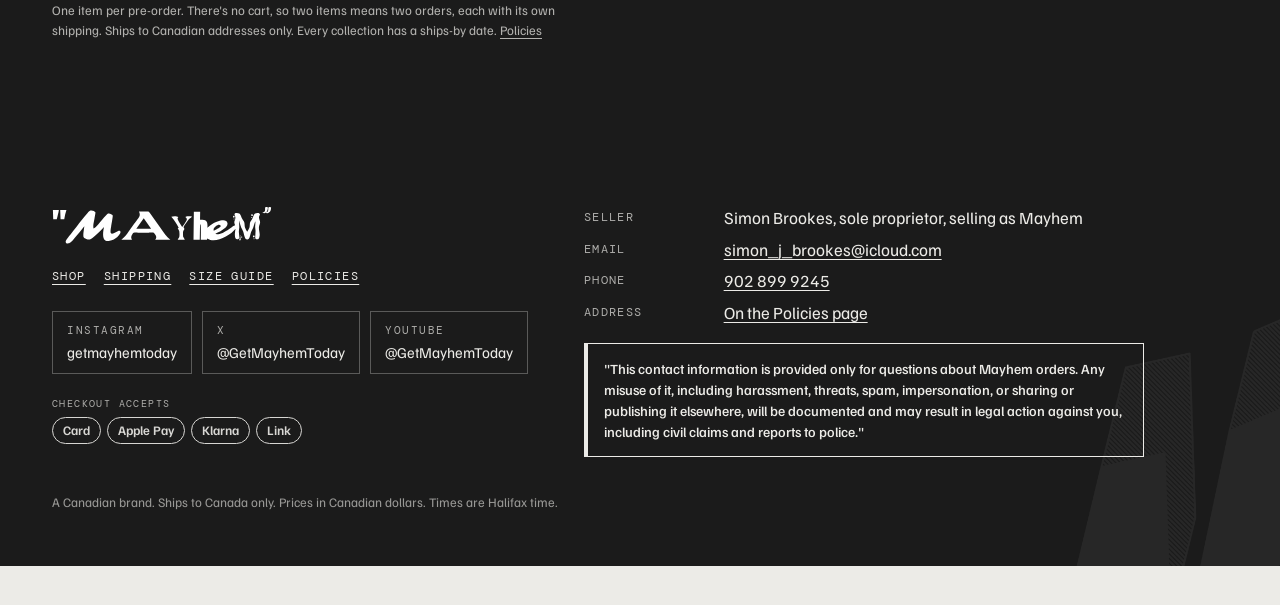
==== commit 36cc9824: "Rename collection to The "Mayhem 11" Collection Replace Quotation 001 as the collection name and say" ====
--- a/index.html
+++ b/index.html
@@ -38,10 +38,10 @@
 
         <div class="hero__drop">
           <div class="mono">Pre-order only</div>
-          <p class="hero__dropname" id="drop-name">Quotation 001</p>
+          <p class="hero__dropname" id="drop-name">The “Mayhem 11” Collection</p>
           <div class="countdown" id="countdown"></div>
           <p class="hero__ships mono" id="drop-ships"></p>
-          <a class="btn btn--ghost hero__cta" href="#shop"><span class="q q--open" aria-hidden="true"></span><span>See the quotation</span><span class="q q--close" aria-hidden="true"></span></a>
+          <a class="btn btn--ghost hero__cta" href="#shop"><span class="q q--open" aria-hidden="true"></span><span>See the collection</span><span class="q q--close" aria-hidden="true"></span></a>
         </div>
       </div>
     </section>
@@ -54,10 +54,10 @@
 
     <section class="section" id="shop" aria-labelledby="shop-title">
       <div class="wrap">
-        <h2 class="heading"><span class="heading__mark" aria-hidden="true"><span class="q q--open"></span></span><span id="shop-title">The quotation</span></h2>
-        <p class="lede reveal">Everything is made to order. Pre-order during the window, pick your size and colour at checkout, and it ships by the date on the quotation.</p>
+        <h2 class="heading"><span class="heading__mark" aria-hidden="true"><span class="q q--open"></span></span><span id="shop-title">The collection</span></h2>
+        <p class="lede reveal">Everything is made to order. Pre-order during the window, pick your size and colour at checkout, and it ships by the date on the collection.</p>
         <div class="grid" id="product-grid">
-          <div class="empty" style="grid-column:1/-1"><span class="q q--open"></span><p>Loading the quotation.</p><span class="q q--close"></span></div>
+          <div class="empty" style="grid-column:1/-1"><span class="q q--open"></span><p>Loading the collection.</p><span class="q q--close"></span></div>
         </div>
       </div>
     </section>
@@ -81,7 +81,7 @@
         <div class="ship-box reveal">
           <p class="mono" style="margin:0 0 6px;color:var(--apricot)">Shipping and inspection, per order</p>
           <div id="ship-lines"></div>
-          <p class="fine" style="margin-top:14px">One item per pre-order. There's no cart, so two items means two orders, each with its own shipping. Ships to Canadian addresses only. Every quotation has a ships-by date. <a href="policy.html">Policies</a></p>
+          <p class="fine" style="margin-top:14px">One item per pre-order. There's no cart, so two items means two orders, each with its own shipping. Ships to Canadian addresses only. Every collection has a ships-by date. <a href="policy.html">Policies</a></p>
         </div>
       </div>
     </section>
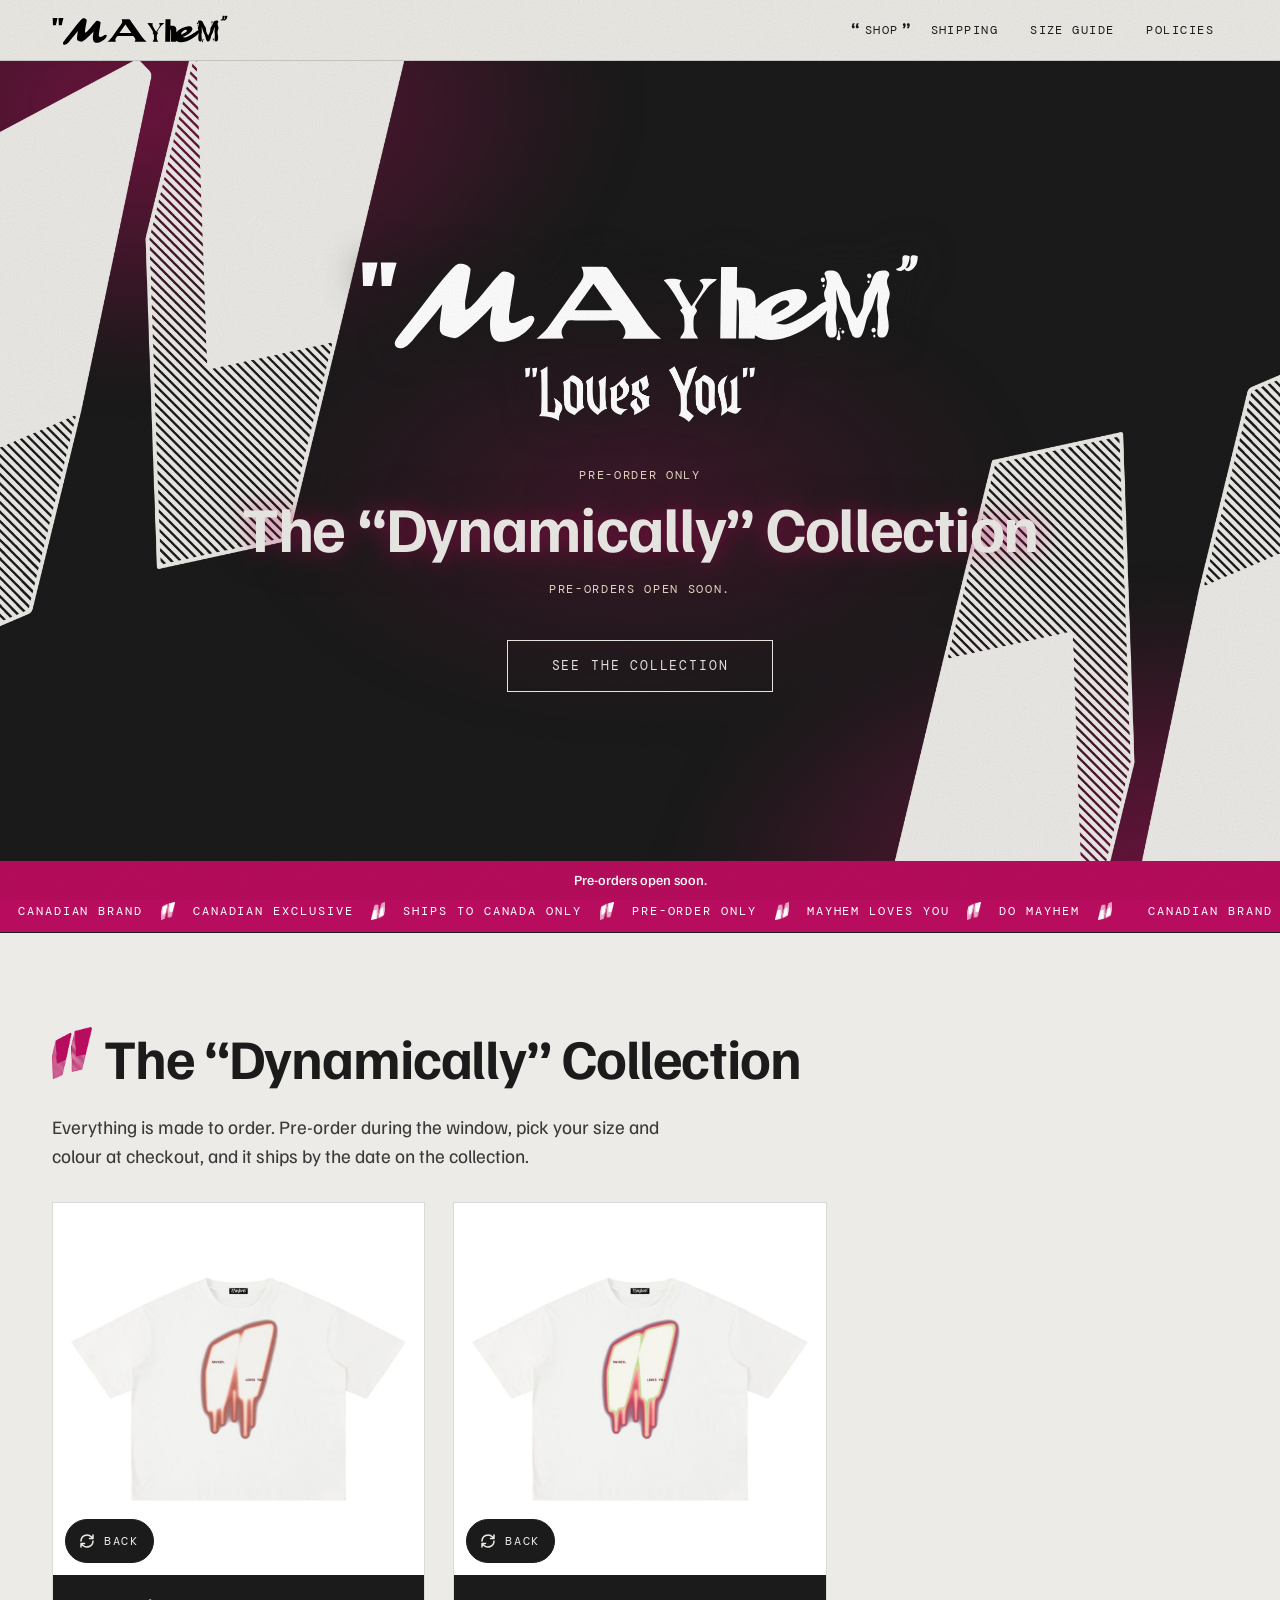
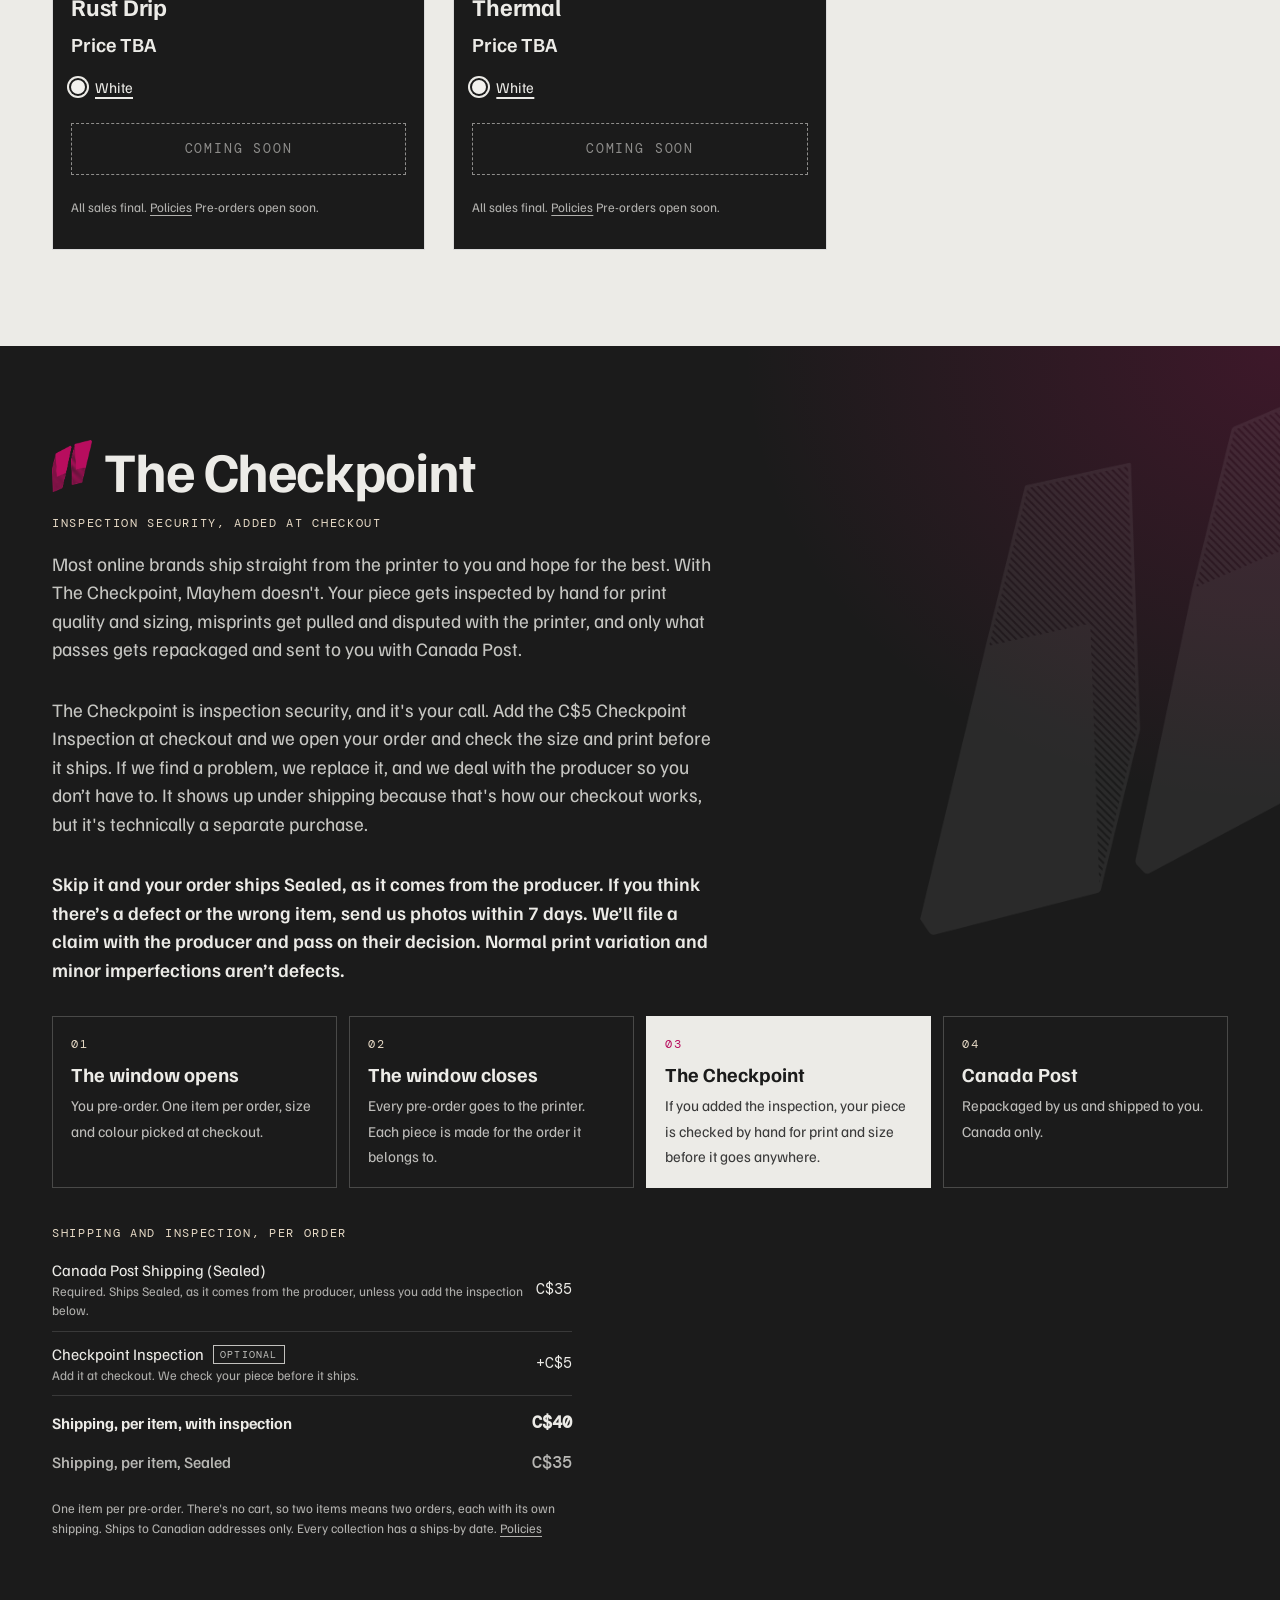
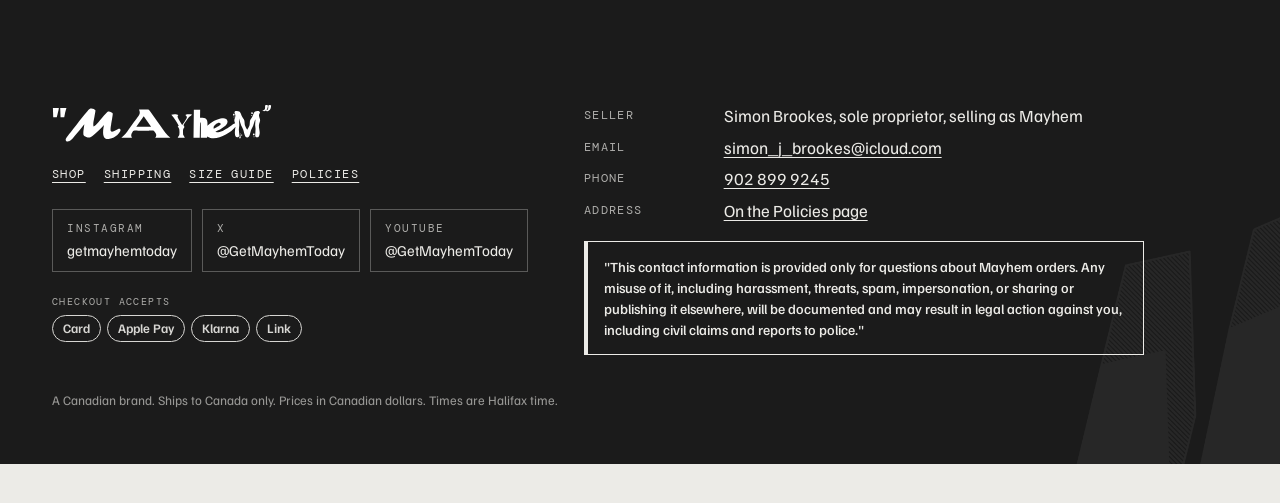
==== commit eb339655: "Add Rust Drip and Thermal, rename to The "Dynamically" Collection - Two upcoming tees with front and" ====
--- a/index.html
+++ b/index.html
@@ -7,7 +7,7 @@
   <meta name="description" content="Mayhem is a Canadian streetwear brand. Pre-order only, shipped to Canada only. There's a community for you, so do your own thing.">
   <meta property="og:title" content='Mayhem "Loves You"'>
   <meta property="og:description" content="Pre-order only. Canadian brand. Canadian exclusive.">
-  <meta property="og:image" content="assets/products/QMUWB.jpg">
+  <meta property="og:image" content="assets/products/thermal.jpg">
   <meta name="theme-color" content="#1b1b1b">
   <link rel="icon" type="image/png" sizes="32x32" href="assets/logos/favicon-32.png">
   <link rel="icon" type="image/png" sizes="512x512" href="assets/logos/favicon-512.png">
@@ -38,7 +38,7 @@
 
         <div class="hero__drop">
           <div class="mono">Pre-order only</div>
-          <p class="hero__dropname" id="drop-name">The “Mayhem 11” Collection</p>
+          <p class="hero__dropname" id="drop-name">The “Dynamically” Collection</p>
           <div class="countdown" id="countdown"></div>
           <p class="hero__ships mono" id="drop-ships"></p>
           <a class="btn btn--ghost hero__cta" href="#shop"><span class="q q--open" aria-hidden="true"></span><span>See the collection</span><span class="q q--close" aria-hidden="true"></span></a>
--- a/css/style.css
+++ b/css/style.css
@@ -727,3 +727,58 @@
   font-size: 13px; font-weight: 600; line-height: 1.3; opacity: 0.9;
 }
 .site-footer .pay { margin-top: 22px; }
+
+/* ------------------------------------------------------------------
+   THERMAL: heat glow and film grain, same colours as the rest
+   ------------------------------------------------------------------ */
+:root {
+  --heat: rgba(184, 13, 94, 0.55);
+  --heat-soft: rgba(184, 13, 94, 0.22);
+  --grain: url("data:image/svg+xml,%3Csvg xmlns='http://www.w3.org/2000/svg' width='180' height='180'%3E%3Cfilter id='n'%3E%3CfeTurbulence type='fractalNoise' baseFrequency='0.9' numOctaves='2' stitchTiles='stitch'/%3E%3CfeColorMatrix values='0 0 0 0 0 0 0 0 0 0 0 0 0 0 0 0 0 0 0.9 0'/%3E%3C/filter%3E%3Crect width='100%25' height='100%25' filter='url(%23n)'/%3E%3C/svg%3E");
+}
+
+/* fine grain over the whole page, like the prints */
+body::after {
+  content: ""; position: fixed; inset: 0; z-index: 90;
+  background: var(--grain); opacity: 0.07;
+  pointer-events: none;
+}
+
+/* hero: a slow pink heat bloom behind the quotes and logo */
+.hero::before {
+  content: ""; position: absolute; inset: -20%; z-index: 0;
+  background:
+    radial-gradient(38% 34% at 22% 18%, var(--heat) 0%, transparent 70%),
+    radial-gradient(40% 36% at 80% 86%, var(--heat) 0%, transparent 70%),
+    radial-gradient(30% 26% at 50% 52%, var(--heat-soft) 0%, transparent 72%);
+  filter: blur(30px);
+  animation: heat 9s ease-in-out infinite alternate;
+  pointer-events: none;
+}
+@keyframes heat {
+  from { opacity: 0.75; transform: scale(1); }
+  to   { opacity: 1; transform: scale(1.06) translate(1%, -1%); }
+}
+.hero__q .q { filter: drop-shadow(0 0 28px var(--heat)) drop-shadow(0 0 70px var(--heat-soft)); }
+.hero__dropname { text-shadow: 0 0 22px var(--heat), 0 0 60px var(--heat-soft); }
+
+/* product cards warm up on hover */
+.tile { transition: box-shadow 0.45s var(--ease), border-color 0.45s var(--ease); }
+.tile:hover, .tile:focus-within {
+  border-color: color-mix(in srgb, var(--pink) 45%, transparent);
+  box-shadow: 0 0 0 1px var(--heat-soft), 0 18px 50px -18px var(--heat);
+}
+
+/* the black sections get a faint heat spot */
+.section--ink { position: relative; }
+.section--ink::before {
+  content: ""; position: absolute; inset: 0; pointer-events: none;
+  background: radial-gradient(60% 50% at 100% 0%, var(--heat-soft), transparent 70%);
+}
+.section--ink > .wrap { position: relative; }
+
+.btn--pink { box-shadow: 0 0 24px -6px var(--heat); }
+
+@media print {
+  body::after, .hero::before, .section--ink::before { display: none !important; }
+}
